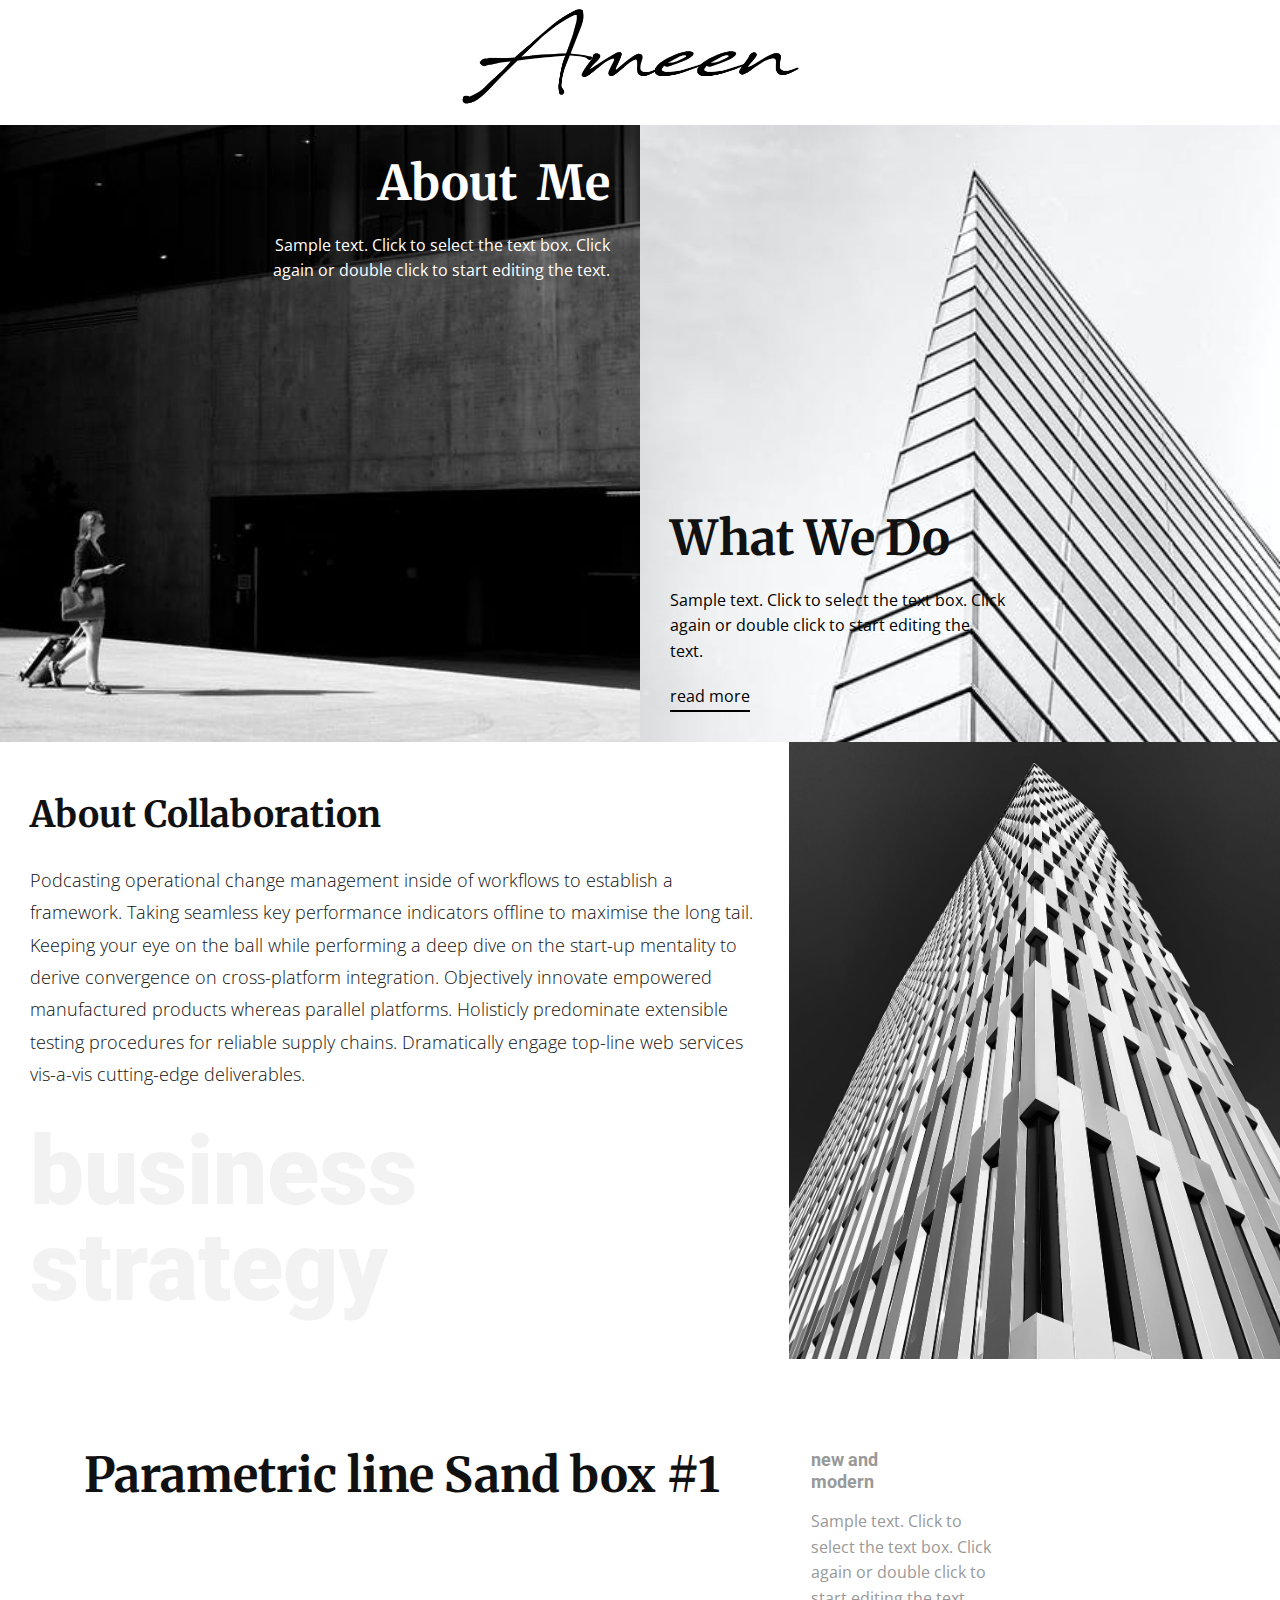
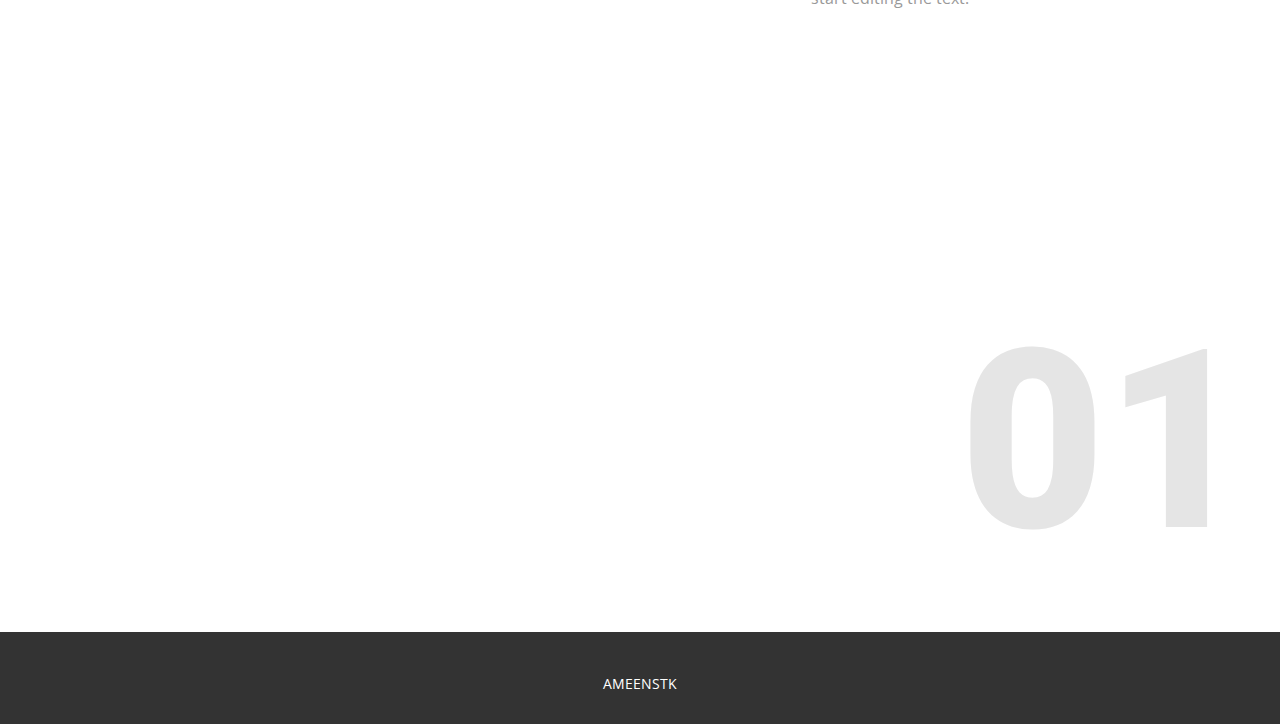
==== index.html @ b1d9168d "Update1" ====
<!DOCTYPE html>
<html style="font-size: 16px;">
  <head>
    <meta name="viewport" content="width=device-width, initial-scale=1.0">
    <meta charset="utf-8">
    <meta name="keywords" content="About Collaboration, business strategy, We help to capitalize on low hanging fruit to identify a ballpark value added activity to beta test. Nanotechnology immersion along the information highway will close the loop on focusing on the line., strategy, minimal, 01, ModernDesign">
    <meta name="description" content="">
    <meta name="page_type" content="np-template-header-footer-from-plugin">
    <title>Page 3</title>
    <link rel="stylesheet" href="nicepage.css" media="screen">
<link rel="stylesheet" href="Page-3.css" media="screen">
    <script class="u-script" type="text/javascript" src="jquery.js" defer=""></script>
    <script class="u-script" type="text/javascript" src="nicepage.js" defer=""></script>
    <meta name="generator" content="Nicepage 2.27.1, nicepage.com">
    <link id="u-theme-google-font" rel="stylesheet" href="https://fonts.googleapis.com/css?family=Roboto:100,100i,300,300i,400,400i,500,500i,700,700i,900,900i|Open+Sans:300,300i,400,400i,600,600i,700,700i,800,800i">
    <link id="u-page-google-font" rel="stylesheet" href="https://fonts.googleapis.com/css?family=Merriweather:300,300i,400,400i,700,700i,900,990i|Roboto:100,100i,300,300i,400,400i,500,500i,700,700i,900,900i">
    
    
    
    
    <script type="application/ld+json">{
		"@context": "http://schema.org",
		"@type": "Organization",
		"name": "ameen",
		"url": "index.html"
}</script>
    <meta property="og:title" content="Page 3">
    <meta property="og:type" content="website">
    <meta name="theme-color" content="#478ac9">
    <link rel="canonical" href="index.html">
    <meta property="og:url" content="index.html">
  </head>
  <body data-home-page="Page-3.html" data-home-page-title="Page 3" class="u-body"><header class="u-align-left u-clearfix u-header u-header" id="sec-c61f"><div class="u-clearfix u-sheet u-sheet-1">
        <img src="images/ameen.png" alt="" class="u-image u-image-default u-image-1" data-image-width="1500" data-image-height="500">
      </div></header>
    <section class="u-clearfix u-section-1" id="carousel_5f5e">
      <div class="u-clearfix u-expanded-width u-layout-wrap u-layout-wrap-1">
        <div class="u-layout">
          <div class="u-layout-row">
            <div class="u-align-right u-container-style u-image u-layout-cell u-size-30 u-image-1">
              <div class="u-container-layout u-valign-top-xs u-container-layout-1">
                <h3 class="u-custom-font u-font-merriweather u-text u-text-body-alt-color u-text-default u-text-1">About&nbsp; Me</h3>
                <p class="u-text u-text-body-alt-color u-text-2">Sample text. Click to select the text box. Click again or double click to start editing the text.</p>
              </div>
            </div>
            <div class="u-container-style u-image u-layout-cell u-right-cell u-size-30 u-image-2" data-image-width="422" data-image-height="750">
              <div class="u-container-layout u-valign-bottom u-container-layout-2">
                <h3 class="u-custom-font u-font-merriweather u-text u-text-default u-text-3">What We Do</h3>
                <p class="u-text u-text-black u-text-4">Sample text. Click to select the text box. Click again or double click to start editing the text.</p>
                <a href="https://nicepage.com" class="u-active-none u-border-2 u-border-black u-btn u-btn-rectangle u-button-style u-hover-none u-none u-btn-1">read more</a>
              </div>
            </div>
          </div>
        </div>
      </div>
    </section>
    <section class="u-clearfix u-section-2" id="carousel_8c36">
      <div class="u-clearfix u-expanded-width u-layout-wrap u-layout-wrap-1">
        <div class="u-layout">
          <div class="u-layout-row">
            <div class="u-align-left u-container-style u-layout-cell u-left-cell u-size-37 u-layout-cell-1">
              <div class="u-container-layout u-valign-middle u-container-layout-1">
                <h2 class="u-custom-font u-font-merriweather u-text u-text-1">About Collaboration</h2>
                <p class="u-text u-text-2">Podcasting operational change management inside of workflows to establish a framework. Taking seamless key performance indicators offline to maximise the long tail. Keeping your eye on the ball while performing a deep dive
                                on the start-up mentality to derive convergence on cross-platform integration.&nbsp;Objectively innovate empowered manufactured products whereas parallel platforms. Holisticly predominate extensible testing procedures for
                                reliable supply chains. Dramatically engage top-line web services vis-a-vis cutting-edge deliverables.</p>
                <h1 class="u-text u-text-default u-text-grey-5 u-title u-text-3">business strategy</h1>
              </div>
            </div>
            <div class="u-container-style u-image u-layout-cell u-right-cell u-size-23 u-image-1">
              <div class="u-container-layout u-container-layout-2"></div>
            </div>
          </div>
        </div>
      </div>
    </section>
    <section class="u-clearfix u-valign-middle-lg u-valign-middle-md u-valign-middle-sm u-valign-middle-xs u-section-3" id="carousel_b4fc">
      <div class="u-clearfix u-expanded-width u-layout-wrap u-layout-wrap-1">
        <div class="u-layout">
          <div class="u-layout-row">
            <div class="u-container-style u-layout-cell u-left-cell u-size-35 u-layout-cell-1">
              <div class="u-container-layout u-valign-top u-container-layout-1">
                <h2 class="u-custom-font u-font-merriweather u-text u-text-1">Parametric line Sand box #1</h2>
                <div class="u-expand-resize u-shading u-uploaded-video u-video u-video-contain u-video-1">
                  <div style=" position: absolute;width:178%;left:-39%;height:178%;top:-39%" class="embed-responsive">
                    <iframe style="position: absolute;top: 0;left: 0;width: 100%;height: 100%;" class="embed-responsive-item" src="https://app.desktop.nicepage.com/app_desktop.html?autoplay=1" frameborder="0" allowfullscreen=""></iframe>
                  </div>
                </div>
              </div>
            </div>
            <div class="u-container-style u-layout-cell u-right-cell u-size-25 u-layout-cell-2">
              <div class="u-container-layout u-valign-bottom-xl u-container-layout-2">
                <h6 class="u-text u-text-grey-40 u-text-2">new and modern</h6>
                <p class="u-text u-text-grey-40 u-text-3">Sample text. Click to select the text box. Click again or double click to start editing the text.</p>
                <h1 class="u-custom-font u-font-roboto u-text u-text-default u-text-grey-10 u-text-4">01</h1>
              </div>
            </div>
          </div>
        </div>
      </div>
    </section>
    
    
    <footer class="u-align-center u-clearfix u-footer u-grey-80 u-footer" id="sec-9068"><div class="u-clearfix u-sheet u-sheet-1">
        <p class="u-small-text u-text u-text-variant u-text-1">AMEENSTK</p>
      </div></footer>
  </body>
</html>
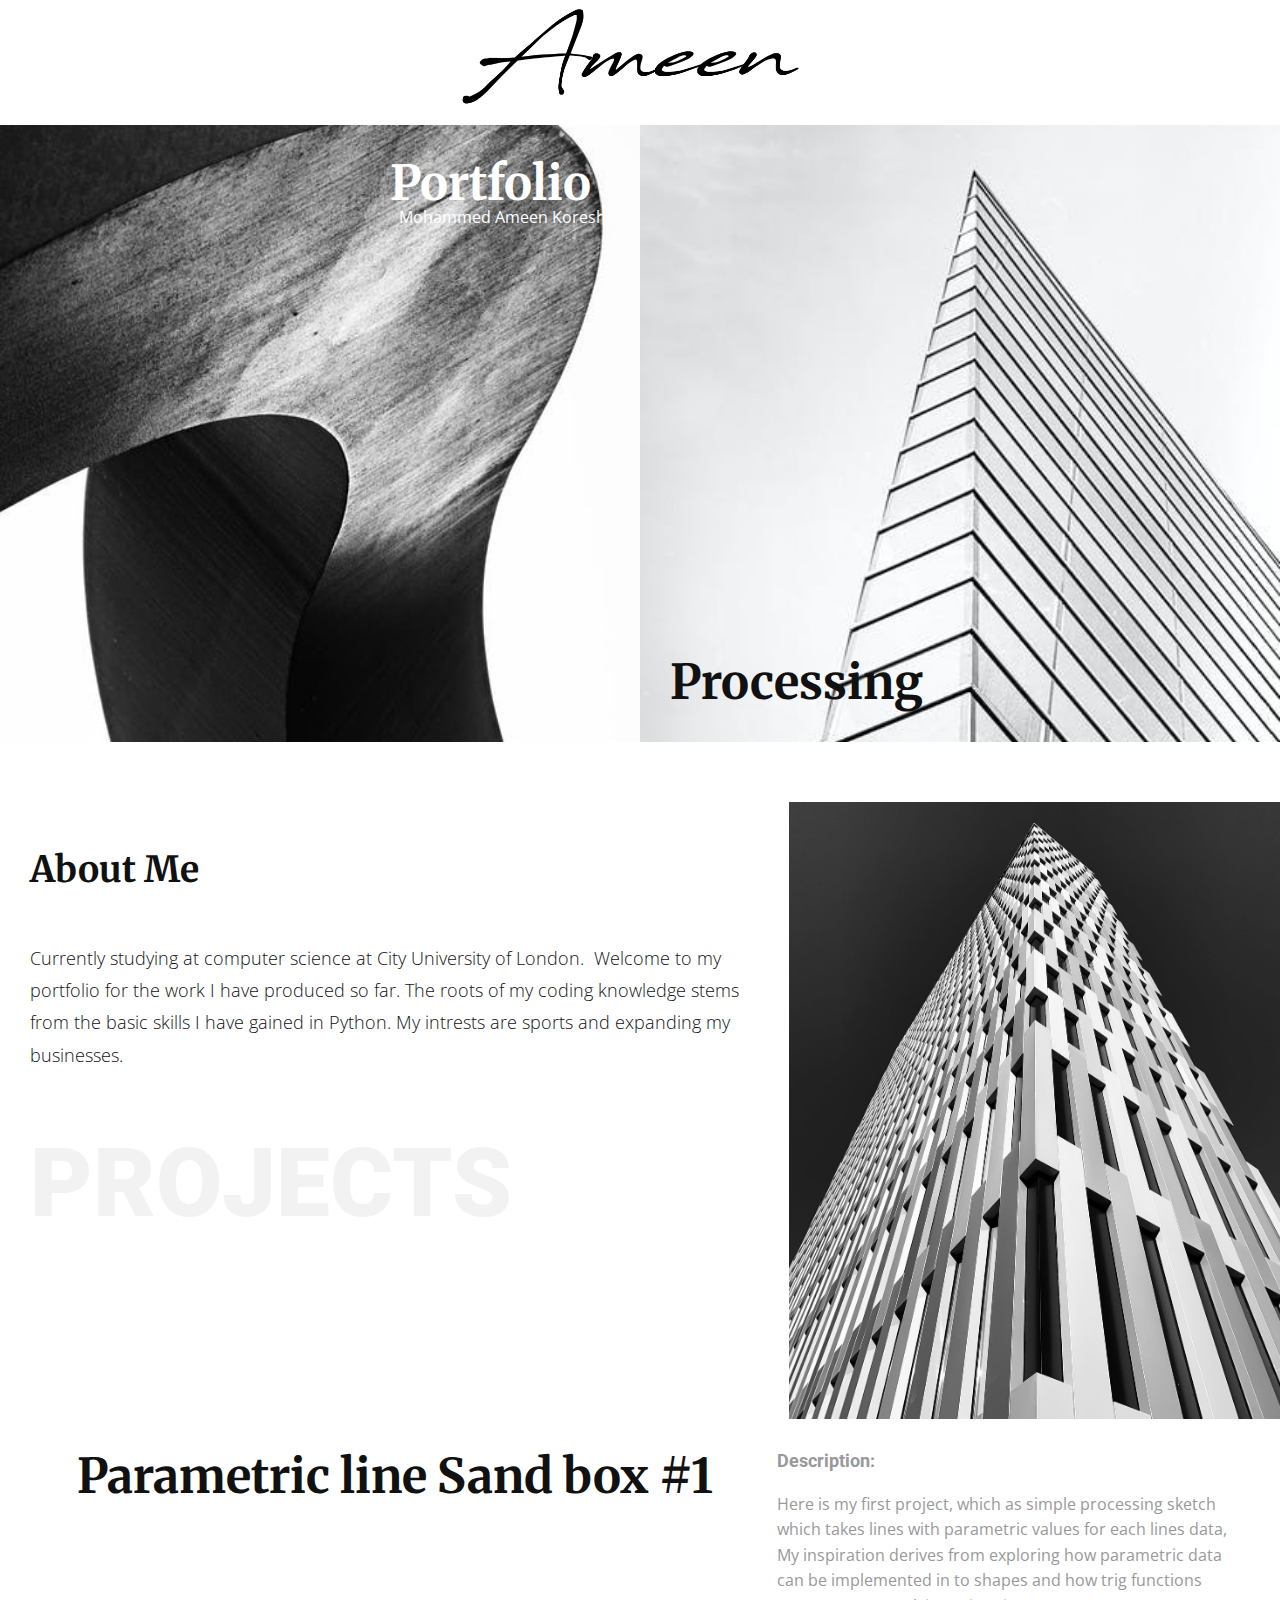
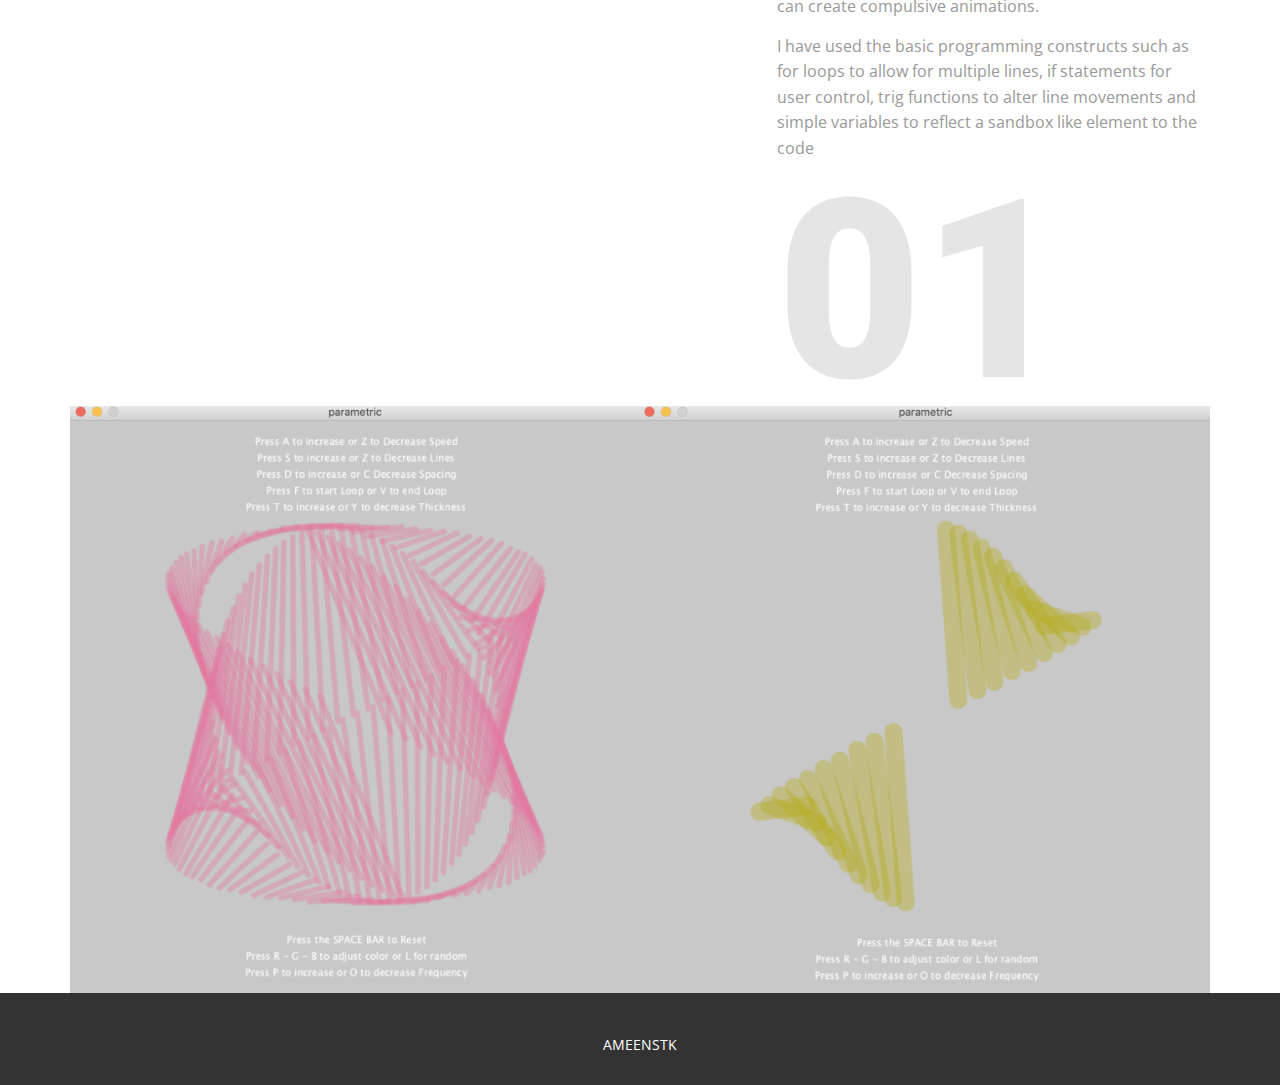
==== commit 67f72723: "ch" ====
--- a/index.html
+++ b/index.html
@@ -6,9 +6,9 @@
     <meta name="keywords" content="About Collaboration, business strategy, We help to capitalize on low hanging fruit to identify a ballpark value added activity to beta test. Nanotechnology immersion along the information highway will close the loop on focusing on the line., strategy, minimal, 01, ModernDesign">
     <meta name="description" content="">
     <meta name="page_type" content="np-template-header-footer-from-plugin">
-    <title>Page 3</title>
+    <title>AmeenSTKs Portfolio</title>
     <link rel="stylesheet" href="nicepage.css" media="screen">
-<link rel="stylesheet" href="Page-3.css" media="screen">
+<link rel="stylesheet" href="AmeenSTKs-Portfolio.css" media="screen">
     <script class="u-script" type="text/javascript" src="jquery.js" defer=""></script>
     <script class="u-script" type="text/javascript" src="nicepage.js" defer=""></script>
     <meta name="generator" content="Nicepage 2.27.1, nicepage.com">
@@ -24,30 +24,28 @@
 		"name": "ameen",
 		"url": "index.html"
 }</script>
-    <meta property="og:title" content="Page 3">
+    <meta property="og:title" content="AmeenSTKs Portfolio">
     <meta property="og:type" content="website">
     <meta name="theme-color" content="#478ac9">
     <link rel="canonical" href="index.html">
     <meta property="og:url" content="index.html">
   </head>
-  <body data-home-page="Page-3.html" data-home-page-title="Page 3" class="u-body"><header class="u-align-left u-clearfix u-header u-header" id="sec-c61f"><div class="u-clearfix u-sheet u-sheet-1">
-        <img src="images/ameen.png" alt="" class="u-image u-image-default u-image-1" data-image-width="1500" data-image-height="500">
+  <body data-home-page="AmeenSTKs-Portfolio.html" data-home-page-title="AmeenSTKs Portfolio" class="u-body"><header class="u-align-left u-clearfix u-header u-header" id="sec-c61f"><div class="u-clearfix u-sheet u-sheet-1">
+        <img src="images/ameen.png" alt="" class="u-absolute-hcenter-lg u-absolute-hcenter-md u-absolute-hcenter-sm u-absolute-hcenter-xs u-expanded-height-lg u-expanded-height-md u-expanded-height-sm u-expanded-height-xs u-image u-image-default u-image-1" data-image-width="1500" data-image-height="500">
       </div></header>
     <section class="u-clearfix u-section-1" id="carousel_5f5e">
       <div class="u-clearfix u-expanded-width u-layout-wrap u-layout-wrap-1">
         <div class="u-layout">
           <div class="u-layout-row">
-            <div class="u-align-right u-container-style u-image u-layout-cell u-size-30 u-image-1">
-              <div class="u-container-layout u-valign-top-xs u-container-layout-1">
-                <h3 class="u-custom-font u-font-merriweather u-text u-text-body-alt-color u-text-default u-text-1">About&nbsp; Me</h3>
-                <p class="u-text u-text-body-alt-color u-text-2">Sample text. Click to select the text box. Click again or double click to start editing the text.</p>
+            <div class="u-align-right u-container-style u-image u-layout-cell u-size-30 u-image-1" data-image-width="500" data-image-height="750">
+              <div class="u-container-layout u-valign-top u-container-layout-1">
+                <h3 class="u-custom-font u-font-merriweather u-text u-text-body-alt-color u-text-1">Portfolio</h3>
+                <p class="u-text u-text-body-alt-color u-text-2">Mohammed Ameen Koreshi</p>
               </div>
             </div>
             <div class="u-container-style u-image u-layout-cell u-right-cell u-size-30 u-image-2" data-image-width="422" data-image-height="750">
-              <div class="u-container-layout u-valign-bottom u-container-layout-2">
-                <h3 class="u-custom-font u-font-merriweather u-text u-text-default u-text-3">What We Do</h3>
-                <p class="u-text u-text-black u-text-4">Sample text. Click to select the text box. Click again or double click to start editing the text.</p>
-                <a href="https://nicepage.com" class="u-active-none u-border-2 u-border-black u-btn u-btn-rectangle u-button-style u-hover-none u-none u-btn-1">read more</a>
+              <div class="u-container-layout u-valign-bottom-xl u-container-layout-2">
+                <h3 class="u-custom-font u-font-merriweather u-text u-text-default u-text-3">Processing</h3>
               </div>
             </div>
           </div>
@@ -59,12 +57,10 @@
         <div class="u-layout">
           <div class="u-layout-row">
             <div class="u-align-left u-container-style u-layout-cell u-left-cell u-size-37 u-layout-cell-1">
-              <div class="u-container-layout u-valign-middle u-container-layout-1">
-                <h2 class="u-custom-font u-font-merriweather u-text u-text-1">About Collaboration</h2>
-                <p class="u-text u-text-2">Podcasting operational change management inside of workflows to establish a framework. Taking seamless key performance indicators offline to maximise the long tail. Keeping your eye on the ball while performing a deep dive
-                                on the start-up mentality to derive convergence on cross-platform integration.&nbsp;Objectively innovate empowered manufactured products whereas parallel platforms. Holisticly predominate extensible testing procedures for
-                                reliable supply chains. Dramatically engage top-line web services vis-a-vis cutting-edge deliverables.</p>
-                <h1 class="u-text u-text-default u-text-grey-5 u-title u-text-3">business strategy</h1>
+              <div class="u-container-layout u-valign-bottom-lg u-valign-bottom-md u-valign-bottom-sm u-valign-bottom-xs u-container-layout-1">
+                <h2 class="u-custom-font u-font-merriweather u-text u-text-1">About Me</h2>
+                <p class="u-text u-text-2">Currently studying at computer science at City University of London.&nbsp; Welcome to my portfolio for the work I have produced so far. The roots of my coding knowledge stems from the basic skills I have gained in Python. My intrests are sports and expanding my businesses.</p>
+                <h1 class="u-text u-text-default u-text-grey-5 u-title u-text-3">PROJECTS</h1>
               </div>
             </div>
             <div class="u-container-style u-image u-layout-cell u-right-cell u-size-23 u-image-1">
@@ -74,12 +70,12 @@
         </div>
       </div>
     </section>
-    <section class="u-clearfix u-valign-middle-lg u-valign-middle-md u-valign-middle-sm u-valign-middle-xs u-section-3" id="carousel_b4fc">
+    <section class="u-clearfix u-valign-bottom-md u-valign-bottom-sm u-valign-bottom-xs u-section-3" id="carousel_b4fc">
       <div class="u-clearfix u-expanded-width u-layout-wrap u-layout-wrap-1">
         <div class="u-layout">
           <div class="u-layout-row">
             <div class="u-container-style u-layout-cell u-left-cell u-size-35 u-layout-cell-1">
-              <div class="u-container-layout u-valign-top u-container-layout-1">
+              <div class="u-container-layout u-valign-top-lg u-valign-top-md u-valign-top-sm u-valign-top-xl u-container-layout-1">
                 <h2 class="u-custom-font u-font-merriweather u-text u-text-1">Parametric line Sand box #1</h2>
                 <div class="u-expand-resize u-shading u-uploaded-video u-video u-video-contain u-video-1">
                   <div style=" position: absolute;width:178%;left:-39%;height:178%;top:-39%" class="embed-responsive">
@@ -89,15 +85,18 @@
               </div>
             </div>
             <div class="u-container-style u-layout-cell u-right-cell u-size-25 u-layout-cell-2">
-              <div class="u-container-layout u-valign-bottom-xl u-container-layout-2">
-                <h6 class="u-text u-text-grey-40 u-text-2">new and modern</h6>
-                <p class="u-text u-text-grey-40 u-text-3">Sample text. Click to select the text box. Click again or double click to start editing the text.</p>
-                <h1 class="u-custom-font u-font-roboto u-text u-text-default u-text-grey-10 u-text-4">01</h1>
+              <div class="u-container-layout u-container-layout-2">
+                <h6 class="u-text u-text-grey-40 u-text-2">Description:</h6>
+                <p class="u-align-justify-md u-align-justify-sm u-align-justify-xs u-text u-text-grey-40 u-text-3">Here is my first project, which as simple processing sketch which takes lines with parametric values for each lines data, My inspiration derives from exploring how parametric data can be implemented in to shapes and how trig functions can create compulsive animations.</p>
+                <p class="u-align-justify-md u-align-justify-sm u-align-justify-xs u-text u-text-grey-40 u-text-4">I have used the basic programming constructs such as for loops to allow for multiple lines, if statements for user control, trig functions to alter line movements and simple variables to reflect a sandbox like element to the code<br>
+                </p>
+                <h1 class="u-custom-font u-font-roboto u-text u-text-grey-10 u-text-5">01</h1>
               </div>
             </div>
           </div>
         </div>
       </div>
+      <img src="images/k.png" alt="" class="u-image u-image-default u-image-1" data-image-width="1363" data-image-height="704">
     </section>
     
     
--- a/nicepage.css
+++ b/nicepage.css
@@ -30189,11 +30189,12 @@
  .u-header {background-image: none}
 .u-header .u-sheet-1 {min-height: 118px}
 .u-header .u-image-1 {width: 381px; height: 127px; margin: -2px auto 0} 
-@media (max-width: 1199px){ .u-header .u-image-1 {width: 381px; height: 127px} }
+@media (max-width: 1199px){ .u-header .u-sheet-1 {min-height: 125px}
+.u-header .u-image-1 {width: 381px; margin-top: initial; margin-bottom: initial; height: auto} }
 
 
 @media (max-width: 575px){ .u-header .u-sheet-1 {min-height: 104px}
-.u-header .u-image-1 {width: 340px; height: 113px} }
+.u-header .u-image-1 {width: 340px; height: auto; margin-top: initial; margin-bottom: initial} }
  .u-footer {background-image: none}
 .u-footer .u-sheet-1 {min-height: 92px}
 .u-footer .u-text-1 {width: 417px; margin: 41px auto 29px} 
--- a/AmeenSTKs-Portfolio.css
+++ b/AmeenSTKs-Portfolio.css
@@ -0,0 +1,130 @@
+.u-section-1 {min-height: 617px}
+.u-section-1 .u-layout-wrap-1 {margin: 0 auto 60px 0}
+.u-section-1 .u-image-1 {min-height: 617px; background-image: url("images/pexels-photo-3271010.jpeg"); background-position: 50% 50%}
+.u-section-1 .u-container-layout-1 {padding: 30px}
+.u-section-1 .u-text-1 {font-weight: 700; font-size: 3rem; margin: 0 19px 0 -19px}
+.u-section-1 .u-text-2 {font-weight: 400; margin: -8px 0 0 225px}
+.u-section-1 .u-image-2 {min-height: 617px; background-image: url("images/pexels-photo-4545329.jpeg"); background-position: 0% 0%}
+.u-section-1 .u-container-layout-2 {padding: 30px}
+.u-section-1 .u-text-3 {margin-top: 0; margin-bottom: 0; font-weight: 700; font-size: 3rem} 
+
+@media (max-width: 1199px){ .u-section-1 {min-height: 352px}
+.u-section-1 .u-layout-wrap-1 {margin-bottom: 0; margin-right: initial; margin-left: initial}
+.u-section-1 .u-image-1 {min-height: 509px}
+.u-section-1 .u-text-1 {width: auto; margin-right: 0; margin-left: 135px}
+.u-section-1 .u-text-2 {width: auto; margin-top: 0}
+.u-section-1 .u-image-2 {min-height: 509px}
+.u-section-1 .u-text-3 {width: auto; margin-top: 383px; margin-right: auto; margin-left: 0} }
+
+@media (max-width: 991px){ .u-section-1 {min-height: 247px}
+.u-section-1 .u-image-1 {min-height: 390px}
+.u-section-1 .u-text-1 {margin-left: 25px}
+.u-section-1 .u-text-2 {margin-left: 116px}
+.u-section-1 .u-image-2 {min-height: 390px} }
+
+@media (max-width: 767px){ .u-section-1 {min-height: 1170px}
+.u-section-1 .u-layout-wrap-1 {margin-bottom: -61px; margin-right: initial; margin-left: initial}
+.u-section-1 .u-image-1 {min-height: 585px}
+.u-section-1 .u-container-layout-1 {padding-left: 10px; padding-right: 10px}
+.u-section-1 .u-image-2 {min-height: 585px}
+.u-section-1 .u-container-layout-2 {padding-left: 10px; padding-right: 10px} }
+
+@media (max-width: 575px){ .u-section-1 {min-height: 736px}
+.u-section-1 .u-layout-wrap-1 {margin-bottom: 0; margin-right: initial; margin-left: initial}
+.u-section-1 .u-image-1 {min-height: 368px}
+.u-section-1 .u-text-1 {font-size: 1.875rem; margin-left: 0}
+.u-section-1 .u-text-2 {margin-left: 0}
+.u-section-1 .u-image-2 {min-height: 368px}
+.u-section-1 .u-text-3 {font-size: 1.875rem; margin-top: 0} }.u-section-2 {background-image: none; min-height: 614px}
+.u-section-2 .u-layout-wrap-1 {margin: 0 0 0 auto}
+.u-section-2 .u-layout-cell-1 {min-height: 617px}
+.u-section-2 .u-container-layout-1 {padding: 30px}
+.u-section-2 .u-text-1 {line-height: 1.6; font-weight: 700; background-image: none; font-size: 2.25rem; margin: 9px 0 0}
+.u-section-2 .u-text-2 {font-size: 1.125rem; line-height: 1.8; font-weight: 300; margin: 43px 0 0}
+.u-section-2 .u-text-3 {font-weight: 900; font-size: 6rem; line-height: 1; margin: 64px auto 0 0}
+.u-section-2 .u-image-1 {min-height: 617px; background-image: url("images/pexels-photo-4214764.jpeg"); background-position: 50% 0%}
+.u-section-2 .u-container-layout-2 {padding: 30px} 
+
+@media (max-width: 1199px){ .u-section-2 {min-height: 506px}
+.u-section-2 .u-layout-wrap-1 {margin-right: initial; margin-left: initial}
+.u-section-2 .u-layout-cell-1 {min-height: 644px}
+.u-section-2 .u-container-layout-1 {padding-top: 25px}
+.u-section-2 .u-text-1 {margin-top: 0}
+.u-section-2 .u-text-2 {margin-top: 0}
+.u-section-2 .u-text-3 {margin-top: 308px; margin-left: 50px; margin-right: 50px}
+.u-section-2 .u-image-1 {min-height: 509px} }
+
+@media (max-width: 991px){ .u-section-2 {min-height: 388px}
+.u-section-2 .u-layout-cell-1 {min-height: 100px}
+.u-section-2 .u-text-3 {font-size: 3rem; margin-right: 37px; margin-left: 37px; width: auto}
+.u-section-2 .u-image-1 {min-height: 390px} }
+
+@media (max-width: 767px){ .u-section-2 {min-height: 973px}
+.u-section-2 .u-container-layout-1 {padding-left: 10px; padding-right: 10px}
+.u-section-2 .u-text-3 {font-size: 4.5rem; margin-right: 50px; margin-left: 50px}
+.u-section-2 .u-image-1 {min-height: 763px}
+.u-section-2 .u-container-layout-2 {padding-left: 10px; padding-right: 10px} }
+
+@media (max-width: 575px){ .u-section-2 {min-height: 650px}
+.u-section-2 .u-text-1 {font-size: 1.875rem}
+.u-section-2 .u-text-3 {font-size: 3rem; margin-right: 31px; margin-left: 31px}
+.u-section-2 .u-image-1 {min-height: 553px} }.u-section-3 {min-height: 1174px}
+.u-section-3 .u-layout-wrap-1 {margin: 1px auto 0 0}
+.u-section-3 .u-layout-cell-1 {min-height: 667px}
+.u-section-3 .u-container-layout-1 {padding: 30px 30px 27px}
+.u-section-3 .u-text-1 {font-size: 3rem; font-weight: 700; margin: 0 -44px 0 47px}
+.u-section-3 .u-video-1 {width: 628px; height: 381px; filter: brightness(0.45); margin: 18px auto 0 45px}
+.u-section-3 .u-layout-cell-2 {min-height: 667px}
+.u-section-3 .u-container-layout-2 {padding: 30px}
+.u-section-3 .u-text-2 {font-weight: 700; margin: 0 360px 0 0}
+.u-section-3 .u-text-3 {margin: 20px 18px 0 0}
+.u-section-3 .u-text-4 {font-size: 1rem; margin: 14px 46px 0 0}
+.u-section-3 .u-text-5 {font-size: 15.625rem; line-height: 0.8; font-weight: 900; margin: 30px auto 0}
+.u-section-3 .u-image-1 {width: 1140px; height: 587px; margin: -81px auto 0} 
+
+@media (max-width: 1199px){ .u-section-3 {min-height: 1389px}
+.u-section-3 .u-layout-wrap-1 {margin-right: initial; margin-left: initial}
+.u-section-3 .u-layout-cell-1 {min-height: 693px}
+.u-section-3 .u-container-layout-1 {padding-bottom: 0}
+.u-section-3 .u-text-1 {width: auto; margin-right: -30px; margin-left: 30px}
+.u-section-3 .u-video-1 {width: 488px; margin-top: 52px; margin-right: 17px; margin-left: auto}
+.u-section-3 .u-layout-cell-2 {min-height: 693px}
+.u-section-3 .u-container-layout-2 {padding-top: 3px}
+.u-section-3 .u-text-2 {width: auto; margin-top: 52px; margin-right: 115px}
+.u-section-3 .u-text-3 {width: auto; margin-top: 8px; margin-right: 42px}
+.u-section-3 .u-text-4 {width: auto; margin-top: 12px; margin-right: 20px}
+.u-section-3 .u-text-5 {width: auto; margin-top: 8px; margin-left: 31px}
+.u-section-3 .u-image-1 {width: 940px; height: 487px} }
+
+@media (max-width: 991px){ .u-section-3 {min-height: 1060px}
+.u-section-3 .u-layout-cell-1 {min-height: 654px}
+.u-section-3 .u-text-1 {margin-right: -17px; margin-left: 17px}
+.u-section-3 .u-video-1 {width: 360px; height: 460px; margin-top: 29px}
+.u-section-3 .u-layout-cell-2 {min-height: 654px}
+.u-section-3 .u-text-2 {margin-top: 22px; margin-right: 94px; margin-left: -26px}
+.u-section-3 .u-text-3 {margin-top: 17px; margin-right: 26px; margin-left: -26px}
+.u-section-3 .u-text-4 {margin-top: 10px; margin-right: 26px; margin-left: -26px}
+.u-section-3 .u-text-5 {margin: 22px 22px -46px -30px}
+.u-section-3 .u-image-1 {width: 720px; height: 373px; margin-top: 32px} }
+
+@media (max-width: 767px){ .u-section-3 {min-height: 1374px}
+.u-section-3 .u-layout-cell-1 {min-height: 100px}
+.u-section-3 .u-container-layout-1 {padding-left: 10px; padding-right: 10px}
+.u-section-3 .u-layout-cell-2 {min-height: 368px}
+.u-section-3 .u-container-layout-2 {padding-left: 10px; padding-right: 10px}
+.u-section-3 .u-text-2 {margin-top: -38px; margin-right: 160px; margin-left: 43px}
+.u-section-3 .u-text-3 {margin-top: 29px; margin-right: 40px; margin-left: 43px}
+.u-section-3 .u-text-4 {margin-top: 31px; margin-left: 43px; margin-right: 43px; width: auto}
+.u-section-3 .u-text-5 {margin: 29px -95px -112px 171px}
+.u-section-3 .u-image-1 {width: 540px; height: 280px; margin-top: 102px} }
+
+@media (max-width: 575px){ .u-section-3 {min-height: 1045px}
+.u-section-3 .u-layout-cell-1 {min-height: 552px}
+.u-section-3 .u-text-1 {font-size: 1.875rem; margin-left: 0; margin-right: 0}
+.u-section-3 .u-video-1 {width: 320px; height: 407px; margin-top: 9px; margin-right: auto; margin-left: 40px}
+.u-section-3 .u-layout-cell-2 {min-height: 229px}
+.u-section-3 .u-text-2 {margin-top: -54px; margin-right: 12px; margin-left: 156px}
+.u-section-3 .u-text-3 {margin-top: 147px; margin-right: 0; margin-left: 10px}
+.u-section-3 .u-text-4 {width: auto; margin-top: -287px; margin-right: 0; margin-left: 10px}
+.u-section-3 .u-text-5 {font-size: 6rem; margin: 172px -116px -154px 163px}
+.u-section-3 .u-image-1 {width: 340px; height: 176px; margin-top: 162px} }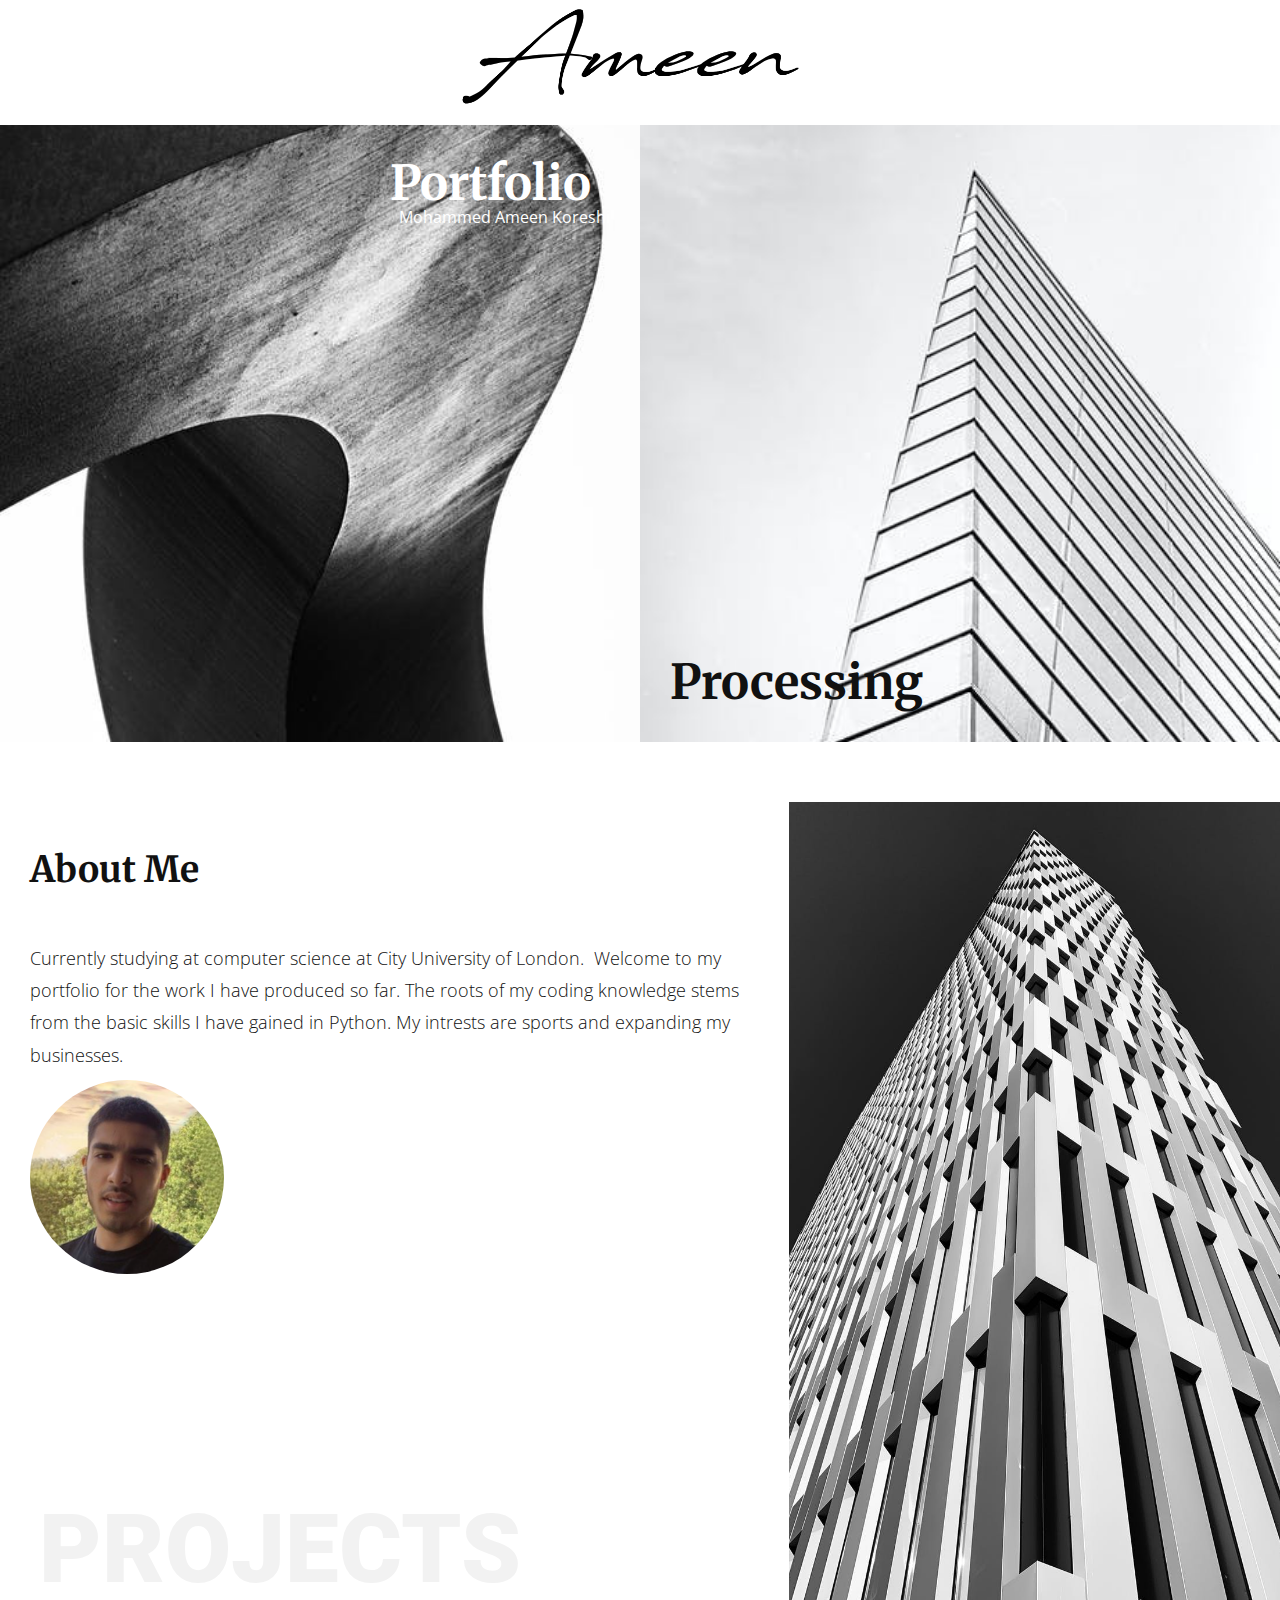
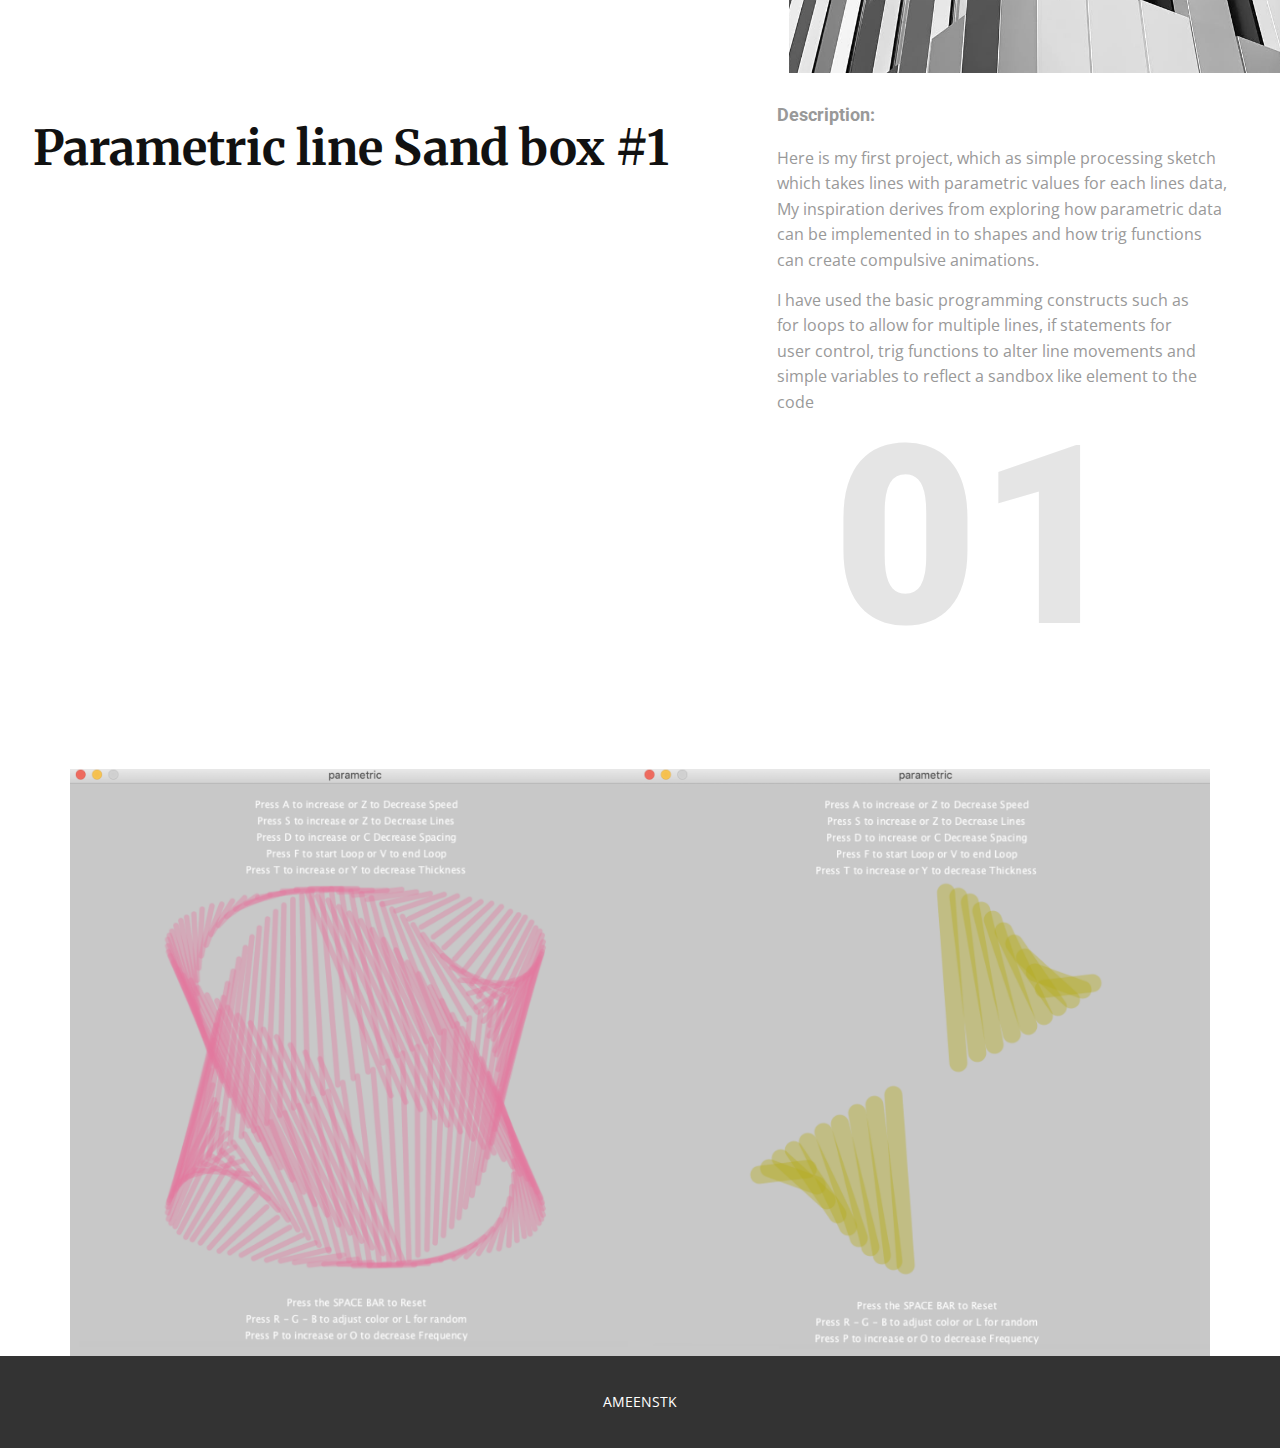
==== commit 4830adf6: "h" ====
--- a/index.html
+++ b/index.html
@@ -57,29 +57,30 @@
         <div class="u-layout">
           <div class="u-layout-row">
             <div class="u-align-left u-container-style u-layout-cell u-left-cell u-size-37 u-layout-cell-1">
-              <div class="u-container-layout u-valign-bottom-lg u-valign-bottom-md u-valign-bottom-sm u-valign-bottom-xs u-container-layout-1">
+              <div class="u-container-layout u-valign-top-lg u-valign-top-md u-valign-top-sm u-valign-top-xs u-container-layout-1">
                 <h2 class="u-custom-font u-font-merriweather u-text u-text-1">About Me</h2>
                 <p class="u-text u-text-2">Currently studying at computer science at City University of London.&nbsp; Welcome to my portfolio for the work I have produced so far. The roots of my coding knowledge stems from the basic skills I have gained in Python. My intrests are sports and expanding my businesses.</p>
+                <div alt="" class="u-image u-image-circle u-image-1" data-image-width="580" data-image-height="586"></div>
                 <h1 class="u-text u-text-default u-text-grey-5 u-title u-text-3">PROJECTS</h1>
               </div>
             </div>
-            <div class="u-container-style u-image u-layout-cell u-right-cell u-size-23 u-image-1">
+            <div class="u-container-style u-image u-layout-cell u-right-cell u-size-23 u-image-2">
               <div class="u-container-layout u-container-layout-2"></div>
             </div>
           </div>
         </div>
       </div>
     </section>
-    <section class="u-clearfix u-valign-bottom-md u-valign-bottom-sm u-valign-bottom-xs u-section-3" id="carousel_b4fc">
+    <section class="u-clearfix u-section-3" id="carousel_b4fc">
       <div class="u-clearfix u-expanded-width u-layout-wrap u-layout-wrap-1">
         <div class="u-layout">
           <div class="u-layout-row">
             <div class="u-container-style u-layout-cell u-left-cell u-size-35 u-layout-cell-1">
-              <div class="u-container-layout u-valign-top-lg u-valign-top-md u-valign-top-sm u-valign-top-xl u-container-layout-1">
+              <div class="u-container-layout u-container-layout-1">
                 <h2 class="u-custom-font u-font-merriweather u-text u-text-1">Parametric line Sand box #1</h2>
-                <div class="u-expand-resize u-shading u-uploaded-video u-video u-video-contain u-video-1">
+                <div class="u-expand-resize u-shading u-video u-video-1">
                   <div style=" position: absolute;width:178%;left:-39%;height:178%;top:-39%" class="embed-responsive">
-                    <iframe style="position: absolute;top: 0;left: 0;width: 100%;height: 100%;" class="embed-responsive-item" src="https://app.desktop.nicepage.com/app_desktop.html?autoplay=1" frameborder="0" allowfullscreen=""></iframe>
+                    <iframe style="position: absolute;top: 0;left: 0;width: 100%;height: 100%;" class="embed-responsive-item" src="https://player.vimeo.com/video/466357451?loop=0&amp;muted=0&amp;title=0&amp;autoplay=1" frameborder="0" allowfullscreen=""></iframe>
                   </div>
                 </div>
               </div>
@@ -100,7 +101,7 @@
     </section>
     
     
-    <footer class="u-align-center u-clearfix u-footer u-grey-80 u-footer" id="sec-9068"><div class="u-clearfix u-sheet u-sheet-1">
+    <footer class="u-align-center u-clearfix u-footer u-grey-80 u-footer" id="sec-9068"><div class="u-clearfix u-sheet u-valign-middle u-sheet-1">
         <p class="u-small-text u-text u-text-variant u-text-1">AMEENSTK</p>
       </div></footer>
   </body>
--- a/nicepage.css
+++ b/nicepage.css
@@ -30197,8 +30197,9 @@
 .u-header .u-image-1 {width: 340px; height: auto; margin-top: initial; margin-bottom: initial} }
  .u-footer {background-image: none}
 .u-footer .u-sheet-1 {min-height: 92px}
-.u-footer .u-text-1 {width: 417px; margin: 41px auto 29px} 
-@media (max-width: 1199px){ .u-footer .u-sheet-1 {min-height: 99px} }
+.u-footer .u-text-1 {width: 417px; margin: 35px auto} 
+@media (max-width: 1199px){ .u-footer .u-sheet-1 {min-height: 99px}
+.u-footer .u-text-1 {width: 417px} }
 @media (max-width: 991px){ .u-footer .u-sheet-1 {min-height: 76px} }
 @media (max-width: 767px){ .u-footer .u-sheet-1 {min-height: 57px} }
 @media (max-width: 575px){ .u-footer .u-sheet-1 {min-height: 36px}
--- a/AmeenSTKs-Portfolio.css
+++ b/AmeenSTKs-Portfolio.css
@@ -37,94 +37,101 @@
 .u-section-1 .u-image-2 {min-height: 368px}
 .u-section-1 .u-text-3 {font-size: 1.875rem; margin-top: 0} }.u-section-2 {background-image: none; min-height: 614px}
 .u-section-2 .u-layout-wrap-1 {margin: 0 0 0 auto}
-.u-section-2 .u-layout-cell-1 {min-height: 617px}
+.u-section-2 .u-layout-cell-1 {min-height: 871px}
 .u-section-2 .u-container-layout-1 {padding: 30px}
 .u-section-2 .u-text-1 {line-height: 1.6; font-weight: 700; background-image: none; font-size: 2.25rem; margin: 9px 0 0}
 .u-section-2 .u-text-2 {font-size: 1.125rem; line-height: 1.8; font-weight: 300; margin: 43px 0 0}
-.u-section-2 .u-text-3 {font-weight: 900; font-size: 6rem; line-height: 1; margin: 64px auto 0 0}
-.u-section-2 .u-image-1 {min-height: 617px; background-image: url("images/pexels-photo-4214764.jpeg"); background-position: 50% 0%}
+.u-section-2 .u-image-1 {width: 194px; height: 194px; background-image: url("images/Screenshot2020-10-08at20.44.09.png"); background-position: 50% 50%; margin: 9px auto 0 0}
+.u-section-2 .u-text-3 {font-weight: 900; font-size: 6rem; line-height: 1; margin: 227px auto 0 9px}
+.u-section-2 .u-image-2 {min-height: 617px; background-image: url("images/pexels-photo-4214764.jpeg"); background-position: 50% 0%}
 .u-section-2 .u-container-layout-2 {padding: 30px} 
 
 @media (max-width: 1199px){ .u-section-2 {min-height: 506px}
 .u-section-2 .u-layout-wrap-1 {margin-right: initial; margin-left: initial}
-.u-section-2 .u-layout-cell-1 {min-height: 644px}
+.u-section-2 .u-layout-cell-1 {min-height: 967px}
 .u-section-2 .u-container-layout-1 {padding-top: 25px}
-.u-section-2 .u-text-1 {margin-top: 0}
-.u-section-2 .u-text-2 {margin-top: 0}
-.u-section-2 .u-text-3 {margin-top: 308px; margin-left: 50px; margin-right: 50px}
-.u-section-2 .u-image-1 {min-height: 509px} }
+.u-section-2 .u-text-1 {width: auto; margin-top: 0; margin-right: -9px; margin-left: 9px}
+.u-section-2 .u-text-2 {width: auto; margin-top: 0; margin-right: -9px; margin-left: 9px}
+.u-section-2 .u-image-1 {margin-top: 16px; margin-left: 9px}
+.u-section-2 .u-text-3 {margin-top: 421px; margin-left: 50px; margin-right: 50px}
+.u-section-2 .u-image-2 {min-height: 509px} }
 
 @media (max-width: 991px){ .u-section-2 {min-height: 388px}
 .u-section-2 .u-layout-cell-1 {min-height: 100px}
-.u-section-2 .u-text-3 {font-size: 3rem; margin-right: 37px; margin-left: 37px; width: auto}
-.u-section-2 .u-image-1 {min-height: 390px} }
+.u-section-2 .u-text-1 {margin-left: 0; margin-right: 0}
+.u-section-2 .u-text-2 {margin-left: 0; margin-right: 0}
+.u-section-2 .u-image-1 {margin-top: -81px; margin-left: 0}
+.u-section-2 .u-text-3 {font-size: 3rem; width: auto; margin-top: 156px; margin-left: 37px; margin-right: 37px}
+.u-section-2 .u-image-2 {min-height: 390px} }
 
 @media (max-width: 767px){ .u-section-2 {min-height: 973px}
 .u-section-2 .u-container-layout-1 {padding-left: 10px; padding-right: 10px}
-.u-section-2 .u-text-3 {font-size: 4.5rem; margin-right: 50px; margin-left: 50px}
-.u-section-2 .u-image-1 {min-height: 763px}
+.u-section-2 .u-image-1 {margin-top: -57px}
+.u-section-2 .u-text-3 {font-size: 4.5rem; margin-top: 132px; margin-left: 50px; margin-right: 50px}
+.u-section-2 .u-image-2 {min-height: 763px}
 .u-section-2 .u-container-layout-2 {padding-left: 10px; padding-right: 10px} }
 
 @media (max-width: 575px){ .u-section-2 {min-height: 650px}
 .u-section-2 .u-text-1 {font-size: 1.875rem}
-.u-section-2 .u-text-3 {font-size: 3rem; margin-right: 31px; margin-left: 31px}
-.u-section-2 .u-image-1 {min-height: 553px} }.u-section-3 {min-height: 1174px}
+.u-section-2 .u-image-1 {margin-top: -81px}
+.u-section-2 .u-text-3 {font-size: 3rem; margin-top: 156px; margin-left: 31px; margin-right: 31px}
+.u-section-2 .u-image-2 {min-height: 553px} }.u-section-3 {min-height: 1174px}
 .u-section-3 .u-layout-wrap-1 {margin: 1px auto 0 0}
-.u-section-3 .u-layout-cell-1 {min-height: 667px}
+.u-section-3 .u-layout-cell-1 {min-height: 776px}
 .u-section-3 .u-container-layout-1 {padding: 30px 30px 27px}
-.u-section-3 .u-text-1 {font-size: 3rem; font-weight: 700; margin: 0 -44px 0 47px}
-.u-section-3 .u-video-1 {width: 628px; height: 381px; filter: brightness(0.45); margin: 18px auto 0 45px}
+.u-section-3 .u-text-1 {font-size: 3rem; font-weight: 700; margin: 18px 0 0 3px}
+.u-section-3 .u-video-1 {width: 609px; height: 471px; filter: brightness(0.45); animation-duration: 1000ms; margin: 39px 32px 0 auto}
 .u-section-3 .u-layout-cell-2 {min-height: 667px}
 .u-section-3 .u-container-layout-2 {padding: 30px}
 .u-section-3 .u-text-2 {font-weight: 700; margin: 0 360px 0 0}
 .u-section-3 .u-text-3 {margin: 20px 18px 0 0}
 .u-section-3 .u-text-4 {font-size: 1rem; margin: 14px 46px 0 0}
-.u-section-3 .u-text-5 {font-size: 15.625rem; line-height: 0.8; font-weight: 900; margin: 30px auto 0}
+.u-section-3 .u-text-5 {font-size: 15.625rem; line-height: 0.8; font-weight: 900; margin: 22px -56px 0 56px}
 .u-section-3 .u-image-1 {width: 1140px; height: 587px; margin: -81px auto 0} 
 
-@media (max-width: 1199px){ .u-section-3 {min-height: 1389px}
-.u-section-3 .u-layout-wrap-1 {margin-right: initial; margin-left: initial}
+@media (max-width: 1199px){ .u-section-3 {min-height: 1102px}
+.u-section-3 .u-layout-wrap-1 {margin-top: 2px; margin-right: initial; margin-left: initial}
 .u-section-3 .u-layout-cell-1 {min-height: 693px}
 .u-section-3 .u-container-layout-1 {padding-bottom: 0}
-.u-section-3 .u-text-1 {width: auto; margin-right: -30px; margin-left: 30px}
-.u-section-3 .u-video-1 {width: 488px; margin-top: 52px; margin-right: 17px; margin-left: auto}
+.u-section-3 .u-text-1 {width: auto; margin-top: -51px; margin-right: -30px; margin-left: 30px}
+.u-section-3 .u-video-1 {width: 488px; margin-top: -1px; margin-right: 17px}
 .u-section-3 .u-layout-cell-2 {min-height: 693px}
 .u-section-3 .u-container-layout-2 {padding-top: 3px}
 .u-section-3 .u-text-2 {width: auto; margin-top: 52px; margin-right: 115px}
 .u-section-3 .u-text-3 {width: auto; margin-top: 8px; margin-right: 42px}
 .u-section-3 .u-text-4 {width: auto; margin-top: 12px; margin-right: 20px}
-.u-section-3 .u-text-5 {width: auto; margin-top: 8px; margin-left: 31px}
-.u-section-3 .u-image-1 {width: 940px; height: 487px} }
+.u-section-3 .u-text-5 {width: auto; margin-top: 8px; margin-right: 0; margin-left: 31px}
+.u-section-3 .u-image-1 {width: 940px; height: 487px; margin-bottom: 2px} }
 
 @media (max-width: 991px){ .u-section-3 {min-height: 1060px}
 .u-section-3 .u-layout-cell-1 {min-height: 654px}
-.u-section-3 .u-text-1 {margin-right: -17px; margin-left: 17px}
-.u-section-3 .u-video-1 {width: 360px; height: 460px; margin-top: 29px}
+.u-section-3 .u-text-1 {margin-top: 5px; margin-right: -17px; margin-left: 17px}
+.u-section-3 .u-video-1 {width: 360px; height: 460px; margin-top: -80px}
 .u-section-3 .u-layout-cell-2 {min-height: 654px}
 .u-section-3 .u-text-2 {margin-top: 22px; margin-right: 94px; margin-left: -26px}
 .u-section-3 .u-text-3 {margin-top: 17px; margin-right: 26px; margin-left: -26px}
 .u-section-3 .u-text-4 {margin-top: 10px; margin-right: 26px; margin-left: -26px}
 .u-section-3 .u-text-5 {margin: 22px 22px -46px -30px}
-.u-section-3 .u-image-1 {width: 720px; height: 373px; margin-top: 32px} }
+.u-section-3 .u-image-1 {width: 720px; height: 373px} }
 
 @media (max-width: 767px){ .u-section-3 {min-height: 1374px}
-.u-section-3 .u-layout-cell-1 {min-height: 100px}
+.u-section-3 .u-layout-cell-1 {min-height: 519px}
 .u-section-3 .u-container-layout-1 {padding-left: 10px; padding-right: 10px}
 .u-section-3 .u-layout-cell-2 {min-height: 368px}
 .u-section-3 .u-container-layout-2 {padding-left: 10px; padding-right: 10px}
 .u-section-3 .u-text-2 {margin-top: -38px; margin-right: 160px; margin-left: 43px}
 .u-section-3 .u-text-3 {margin-top: 29px; margin-right: 40px; margin-left: 43px}
-.u-section-3 .u-text-4 {margin-top: 31px; margin-left: 43px; margin-right: 43px; width: auto}
+.u-section-3 .u-text-4 {margin-top: 31px; margin-left: 43px; margin-right: 43px}
 .u-section-3 .u-text-5 {margin: 29px -95px -112px 171px}
-.u-section-3 .u-image-1 {width: 540px; height: 280px; margin-top: 102px} }
+.u-section-3 .u-image-1 {width: 540px; height: 280px} }
 
 @media (max-width: 575px){ .u-section-3 {min-height: 1045px}
 .u-section-3 .u-layout-cell-1 {min-height: 552px}
-.u-section-3 .u-text-1 {font-size: 1.875rem; margin-left: 0; margin-right: 0}
-.u-section-3 .u-video-1 {width: 320px; height: 407px; margin-top: 9px; margin-right: auto; margin-left: 40px}
+.u-section-3 .u-text-1 {font-size: 1.875rem; margin-top: -68px; margin-left: 0; margin-right: 0}
+.u-section-3 .u-video-1 {width: 320px; height: 407px; margin-top: 44px; margin-right: 0; margin-left: 40px}
 .u-section-3 .u-layout-cell-2 {min-height: 229px}
 .u-section-3 .u-text-2 {margin-top: -54px; margin-right: 12px; margin-left: 156px}
 .u-section-3 .u-text-3 {margin-top: 147px; margin-right: 0; margin-left: 10px}
-.u-section-3 .u-text-4 {width: auto; margin-top: -287px; margin-right: 0; margin-left: 10px}
+.u-section-3 .u-text-4 {margin-top: -287px; margin-right: 0; margin-left: 10px}
 .u-section-3 .u-text-5 {font-size: 6rem; margin: 172px -116px -154px 163px}
-.u-section-3 .u-image-1 {width: 340px; height: 176px; margin-top: 162px} }+.u-section-3 .u-image-1 {width: 340px; height: 176px} }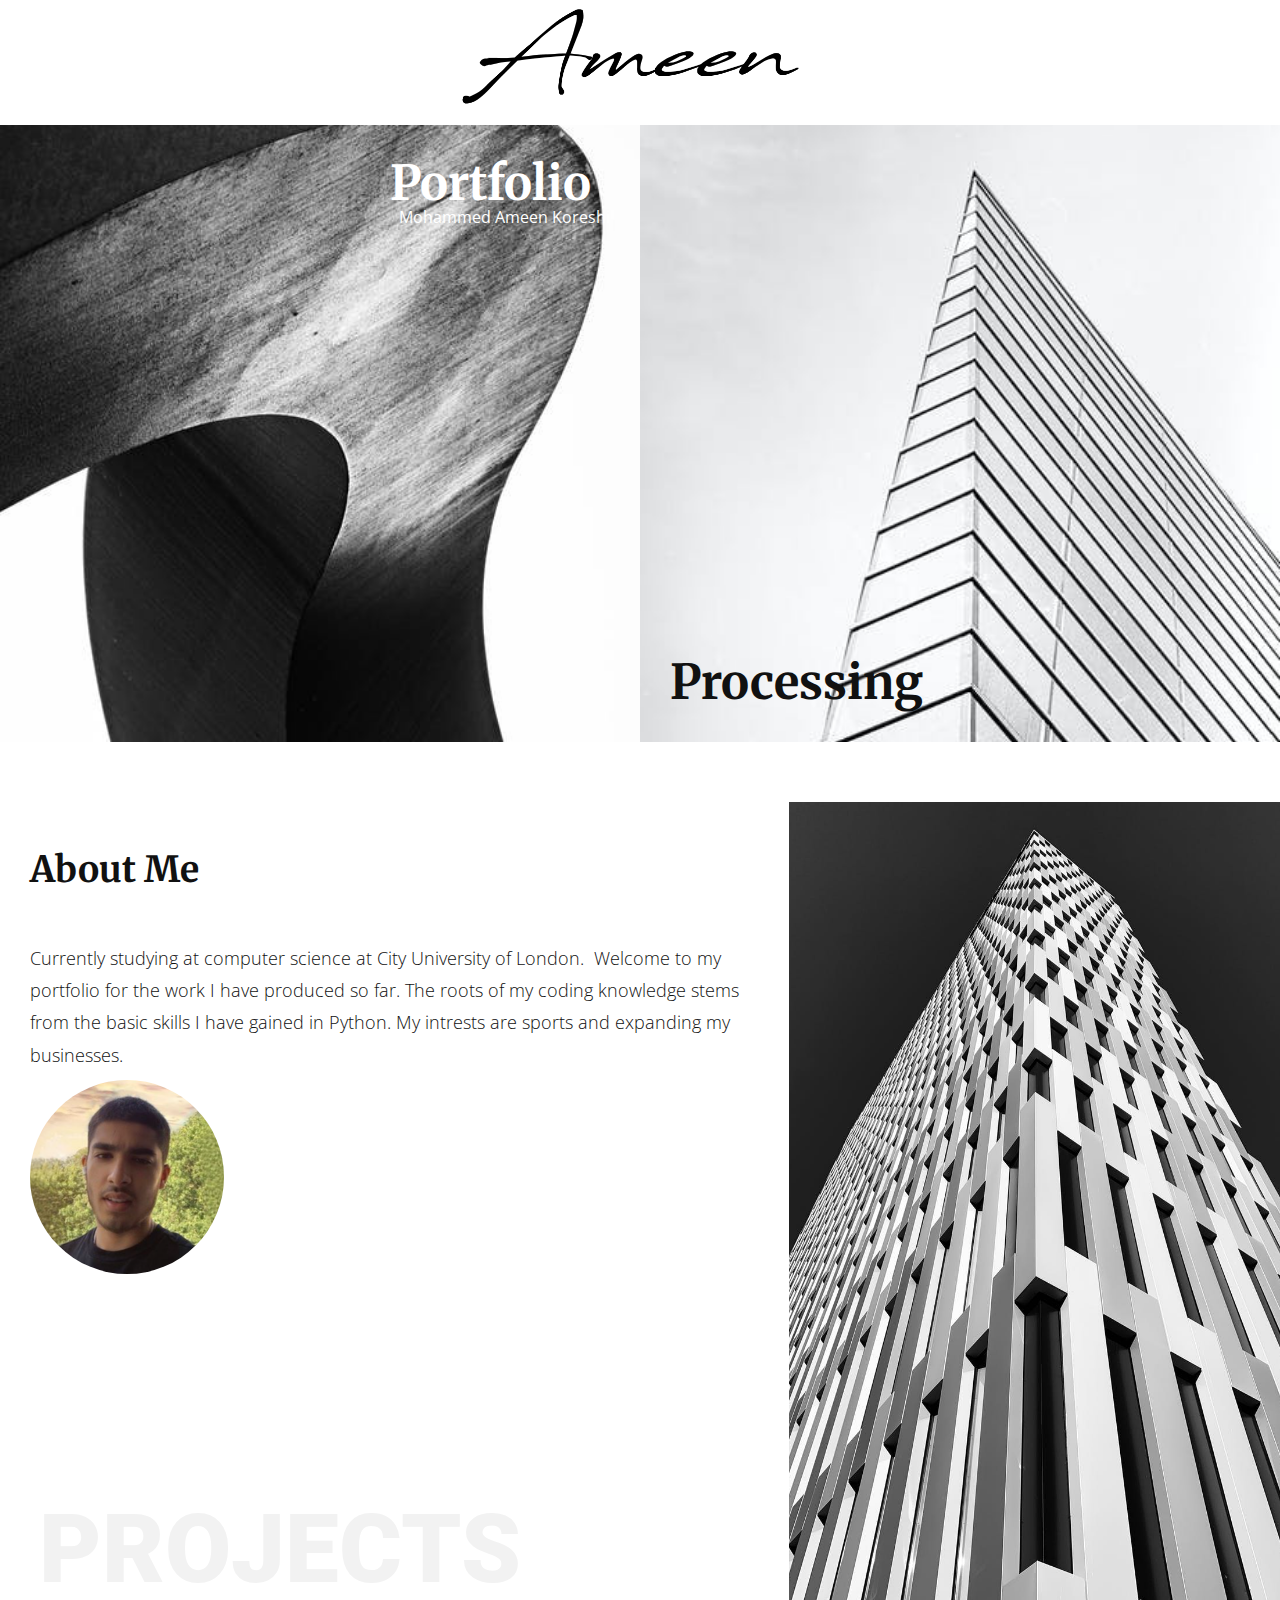
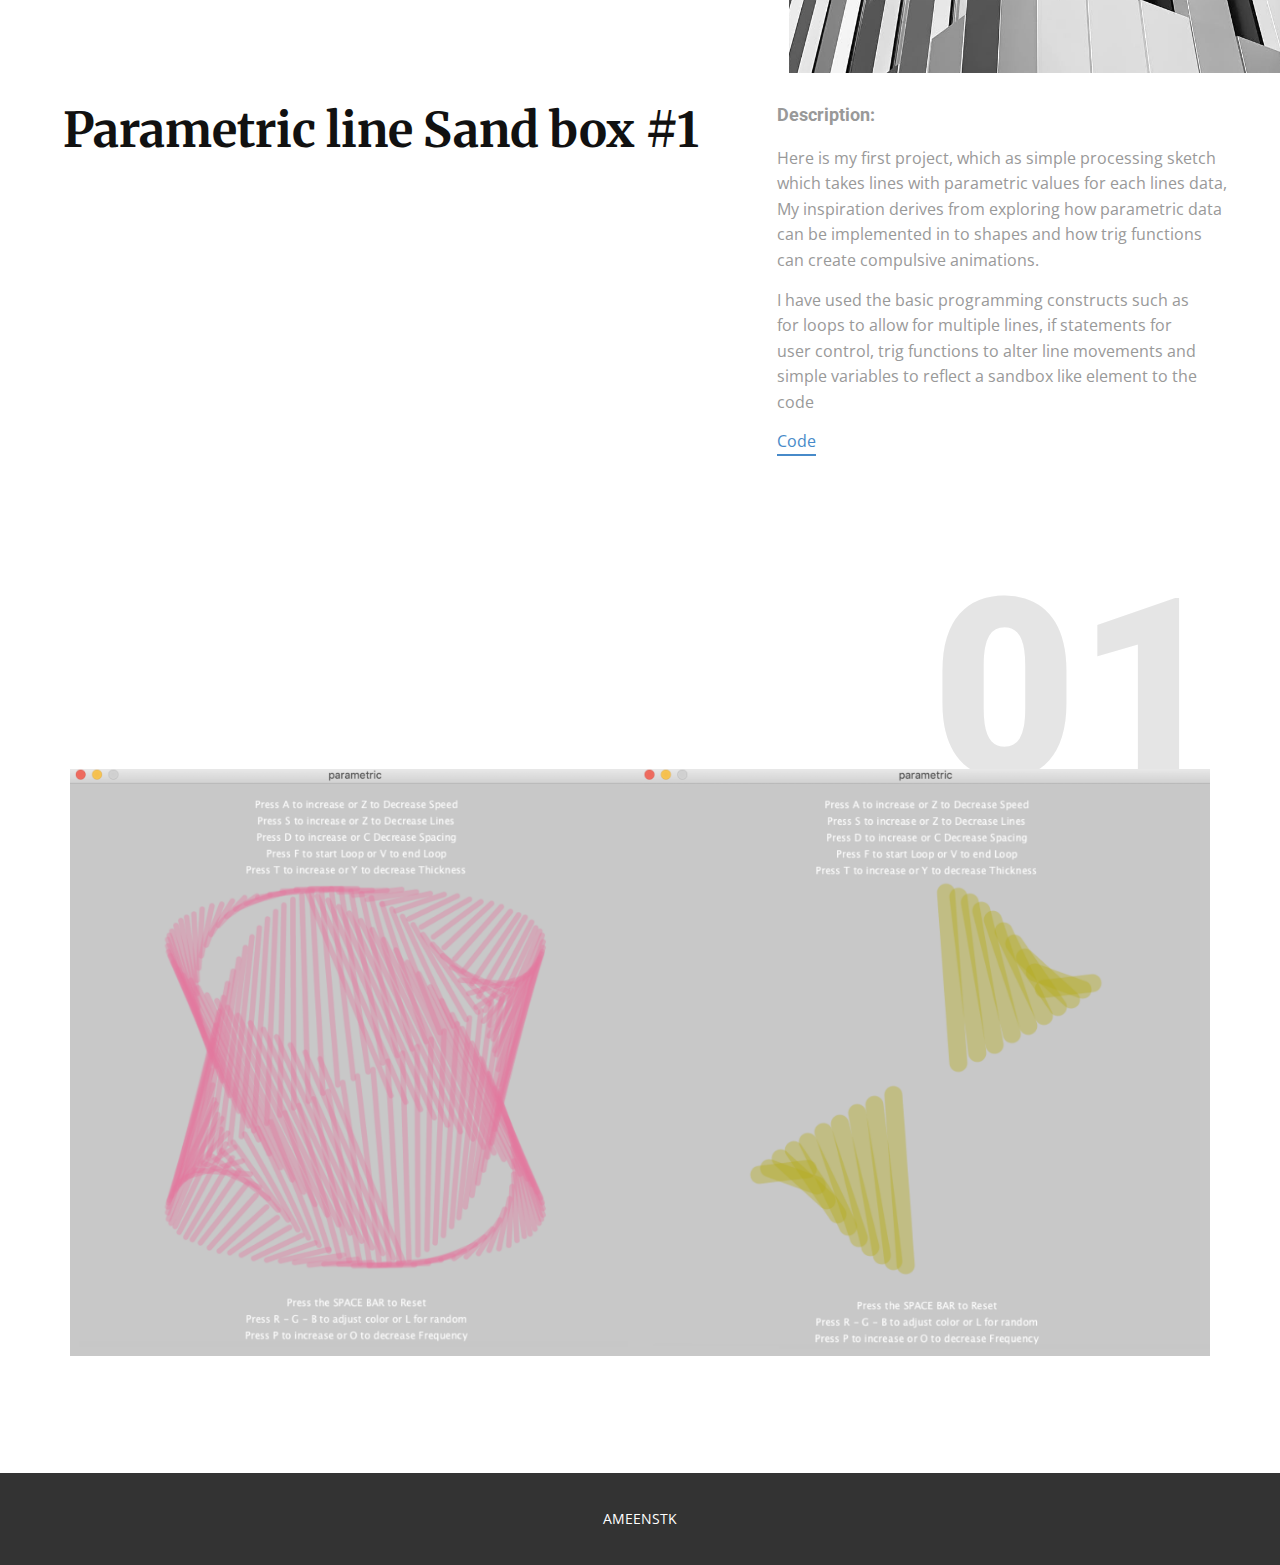
==== commit ca53733a: "fnished" ====
--- a/index.html
+++ b/index.html
@@ -76,10 +76,10 @@
         <div class="u-layout">
           <div class="u-layout-row">
             <div class="u-container-style u-layout-cell u-left-cell u-size-35 u-layout-cell-1">
-              <div class="u-container-layout u-container-layout-1">
+              <div class="u-container-layout u-valign-top-lg u-valign-top-xl u-container-layout-1">
                 <h2 class="u-custom-font u-font-merriweather u-text u-text-1">Parametric line Sand box #1</h2>
-                <div class="u-expand-resize u-shading u-video u-video-1">
-                  <div style=" position: absolute;width:178%;left:-39%;height:178%;top:-39%" class="embed-responsive">
+                <div class="u-expand-resize u-shading u-video u-video-contain u-video-1">
+                  <div style="position: absolute;" class="embed-responsive">
                     <iframe style="position: absolute;top: 0;left: 0;width: 100%;height: 100%;" class="embed-responsive-item" src="https://player.vimeo.com/video/466357451?loop=0&amp;muted=0&amp;title=0&amp;autoplay=1" frameborder="0" allowfullscreen=""></iframe>
                   </div>
                 </div>
@@ -91,6 +91,7 @@
                 <p class="u-align-justify-md u-align-justify-sm u-align-justify-xs u-text u-text-grey-40 u-text-3">Here is my first project, which as simple processing sketch which takes lines with parametric values for each lines data, My inspiration derives from exploring how parametric data can be implemented in to shapes and how trig functions can create compulsive animations.</p>
                 <p class="u-align-justify-md u-align-justify-sm u-align-justify-xs u-text u-text-grey-40 u-text-4">I have used the basic programming constructs such as for loops to allow for multiple lines, if statements for user control, trig functions to alter line movements and simple variables to reflect a sandbox like element to the code<br>
                 </p>
+                <a href="https://github.com/AmeenSTK/adbx716/tree/master/parametric" class="u-active-none u-border-2 u-border-palette-1-base u-btn u-btn-rectangle u-button-style u-hover-none u-none u-btn-1">Code</a>
                 <h1 class="u-custom-font u-font-roboto u-text u-text-grey-10 u-text-5">01</h1>
               </div>
             </div>
--- a/AmeenSTKs-Portfolio.css
+++ b/AmeenSTKs-Portfolio.css
@@ -75,63 +75,69 @@
 .u-section-2 .u-text-1 {font-size: 1.875rem}
 .u-section-2 .u-image-1 {margin-top: -81px}
 .u-section-2 .u-text-3 {font-size: 3rem; margin-top: 156px; margin-left: 31px; margin-right: 31px}
-.u-section-2 .u-image-2 {min-height: 553px} }.u-section-3 {min-height: 1174px}
+.u-section-2 .u-image-2 {min-height: 553px} }.u-section-3 {min-height: 1400px}
 .u-section-3 .u-layout-wrap-1 {margin: 1px auto 0 0}
 .u-section-3 .u-layout-cell-1 {min-height: 776px}
 .u-section-3 .u-container-layout-1 {padding: 30px 30px 27px}
-.u-section-3 .u-text-1 {font-size: 3rem; font-weight: 700; margin: 18px 0 0 3px}
-.u-section-3 .u-video-1 {width: 609px; height: 471px; filter: brightness(0.45); animation-duration: 1000ms; margin: 39px 32px 0 auto}
-.u-section-3 .u-layout-cell-2 {min-height: 667px}
+.u-section-3 .u-text-1 {font-size: 3rem; font-weight: 700; margin: 0 -30px 0 33px}
+.u-section-3 .u-video-1 {width: 755px; height: 582px; filter: brightness(0.45); animation-duration: 1000ms; margin: 21px -30px 0 auto}
+.u-section-3 .u-layout-cell-2 {min-height: 776px}
 .u-section-3 .u-container-layout-2 {padding: 30px}
-.u-section-3 .u-text-2 {font-weight: 700; margin: 0 360px 0 0}
+.u-section-3 .u-text-2 {font-weight: 700; margin: 0 -155px 0 0}
 .u-section-3 .u-text-3 {margin: 20px 18px 0 0}
 .u-section-3 .u-text-4 {font-size: 1rem; margin: 14px 46px 0 0}
-.u-section-3 .u-text-5 {font-size: 15.625rem; line-height: 0.8; font-weight: 900; margin: 22px -56px 0 56px}
-.u-section-3 .u-image-1 {width: 1140px; height: 587px; margin: -81px auto 0} 
+.u-section-3 .u-btn-1 {background-image: none; border-style: none none solid; margin: 13px auto 0 0; padding: 0}
+.u-section-3 .u-text-5 {font-size: 15.625rem; line-height: 0.8; font-weight: 900; margin: 135px -155px 0 155px}
+.u-section-3 .u-image-1 {width: 1140px; height: 587px; margin: -81px auto 60px} 
 
 @media (max-width: 1199px){ .u-section-3 {min-height: 1102px}
 .u-section-3 .u-layout-wrap-1 {margin-top: 2px; margin-right: initial; margin-left: initial}
 .u-section-3 .u-layout-cell-1 {min-height: 693px}
 .u-section-3 .u-container-layout-1 {padding-bottom: 0}
-.u-section-3 .u-text-1 {width: auto; margin-top: -51px; margin-right: -30px; margin-left: 30px}
+.u-section-3 .u-text-1 {width: auto; margin-top: -51px; margin-left: 30px}
 .u-section-3 .u-video-1 {width: 488px; margin-top: -1px; margin-right: 17px}
 .u-section-3 .u-layout-cell-2 {min-height: 693px}
 .u-section-3 .u-container-layout-2 {padding-top: 3px}
 .u-section-3 .u-text-2 {width: auto; margin-top: 52px; margin-right: 115px}
 .u-section-3 .u-text-3 {width: auto; margin-top: 8px; margin-right: 42px}
 .u-section-3 .u-text-4 {width: auto; margin-top: 12px; margin-right: 20px}
-.u-section-3 .u-text-5 {width: auto; margin-top: 8px; margin-right: 0; margin-left: 31px}
+.u-section-3 .u-btn-1 {margin-top: 8px}
+.u-section-3 .u-text-5 {margin-top: -27px; margin-left: 16px; margin-right: 16px}
 .u-section-3 .u-image-1 {width: 940px; height: 487px; margin-bottom: 2px} }
 
 @media (max-width: 991px){ .u-section-3 {min-height: 1060px}
-.u-section-3 .u-layout-cell-1 {min-height: 654px}
+.u-section-3 .u-layout-cell-1 {min-height: 691px}
 .u-section-3 .u-text-1 {margin-top: 5px; margin-right: -17px; margin-left: 17px}
-.u-section-3 .u-video-1 {width: 360px; height: 460px; margin-top: -80px}
-.u-section-3 .u-layout-cell-2 {min-height: 654px}
+.u-section-3 .u-video-1 {width: 360px; height: 460px; margin-top: -16px; margin-right: auto; margin-left: 17px}
+.u-section-3 .u-layout-cell-2 {min-height: 691px}
 .u-section-3 .u-text-2 {margin-top: 22px; margin-right: 94px; margin-left: -26px}
 .u-section-3 .u-text-3 {margin-top: 17px; margin-right: 26px; margin-left: -26px}
 .u-section-3 .u-text-4 {margin-top: 10px; margin-right: 26px; margin-left: -26px}
-.u-section-3 .u-text-5 {margin: 22px 22px -46px -30px}
-.u-section-3 .u-image-1 {width: 720px; height: 373px} }
+.u-section-3 .u-btn-1 {margin-top: -10px; margin-right: 41px; margin-left: auto}
+.u-section-3 .u-text-5 {width: auto; margin: 5px 0 -9px -8px}
+.u-section-3 .u-image-1 {width: 720px; height: 373px; margin-top: -6px; margin-bottom: 0} }
 
 @media (max-width: 767px){ .u-section-3 {min-height: 1374px}
-.u-section-3 .u-layout-cell-1 {min-height: 519px}
+.u-section-3 .u-layout-cell-1 {min-height: 583px}
 .u-section-3 .u-container-layout-1 {padding-left: 10px; padding-right: 10px}
+.u-section-3 .u-video-1 {margin-top: -33px; margin-left: auto}
 .u-section-3 .u-layout-cell-2 {min-height: 368px}
 .u-section-3 .u-container-layout-2 {padding-left: 10px; padding-right: 10px}
 .u-section-3 .u-text-2 {margin-top: -38px; margin-right: 160px; margin-left: 43px}
 .u-section-3 .u-text-3 {margin-top: 29px; margin-right: 40px; margin-left: 43px}
 .u-section-3 .u-text-4 {margin-top: 31px; margin-left: 43px; margin-right: 43px}
-.u-section-3 .u-text-5 {margin: 29px -95px -112px 171px}
-.u-section-3 .u-image-1 {width: 540px; height: 280px} }
+.u-section-3 .u-btn-1 {margin-top: 0; margin-right: auto; margin-left: 43px}
+.u-section-3 .u-text-5 {margin: -21px -94px -114px 170px}
+.u-section-3 .u-image-1 {width: 540px; height: 280px; margin-top: 110px; margin-bottom: 31px} }
 
 @media (max-width: 575px){ .u-section-3 {min-height: 1045px}
 .u-section-3 .u-layout-cell-1 {min-height: 552px}
 .u-section-3 .u-text-1 {font-size: 1.875rem; margin-top: -68px; margin-left: 0; margin-right: 0}
-.u-section-3 .u-video-1 {width: 320px; height: 407px; margin-top: 44px; margin-right: 0; margin-left: 40px}
-.u-section-3 .u-layout-cell-2 {min-height: 229px}
+.u-section-3 .u-video-1 {width: 320px; height: 407px; margin-top: 44px; margin-left: 40px}
+.u-section-3 .u-layout-cell-2 {min-height: 269px}
 .u-section-3 .u-text-2 {margin-top: -54px; margin-right: 12px; margin-left: 156px}
 .u-section-3 .u-text-3 {margin-top: 147px; margin-right: 0; margin-left: 10px}
 .u-section-3 .u-text-4 {margin-top: -287px; margin-right: 0; margin-left: 10px}
-.u-section-3 .u-text-5 {font-size: 6rem; margin: 172px -116px -154px 163px}
+.u-section-3 .u-btn-1 {margin-top: 221px; margin-right: 107px; margin-left: auto}
+.u-section-3 .u-text-5 {font-size: 6rem; margin-top: -76px; margin-right: -116px; margin-left: 163px}
 .u-section-3 .u-image-1 {width: 340px; height: 176px} }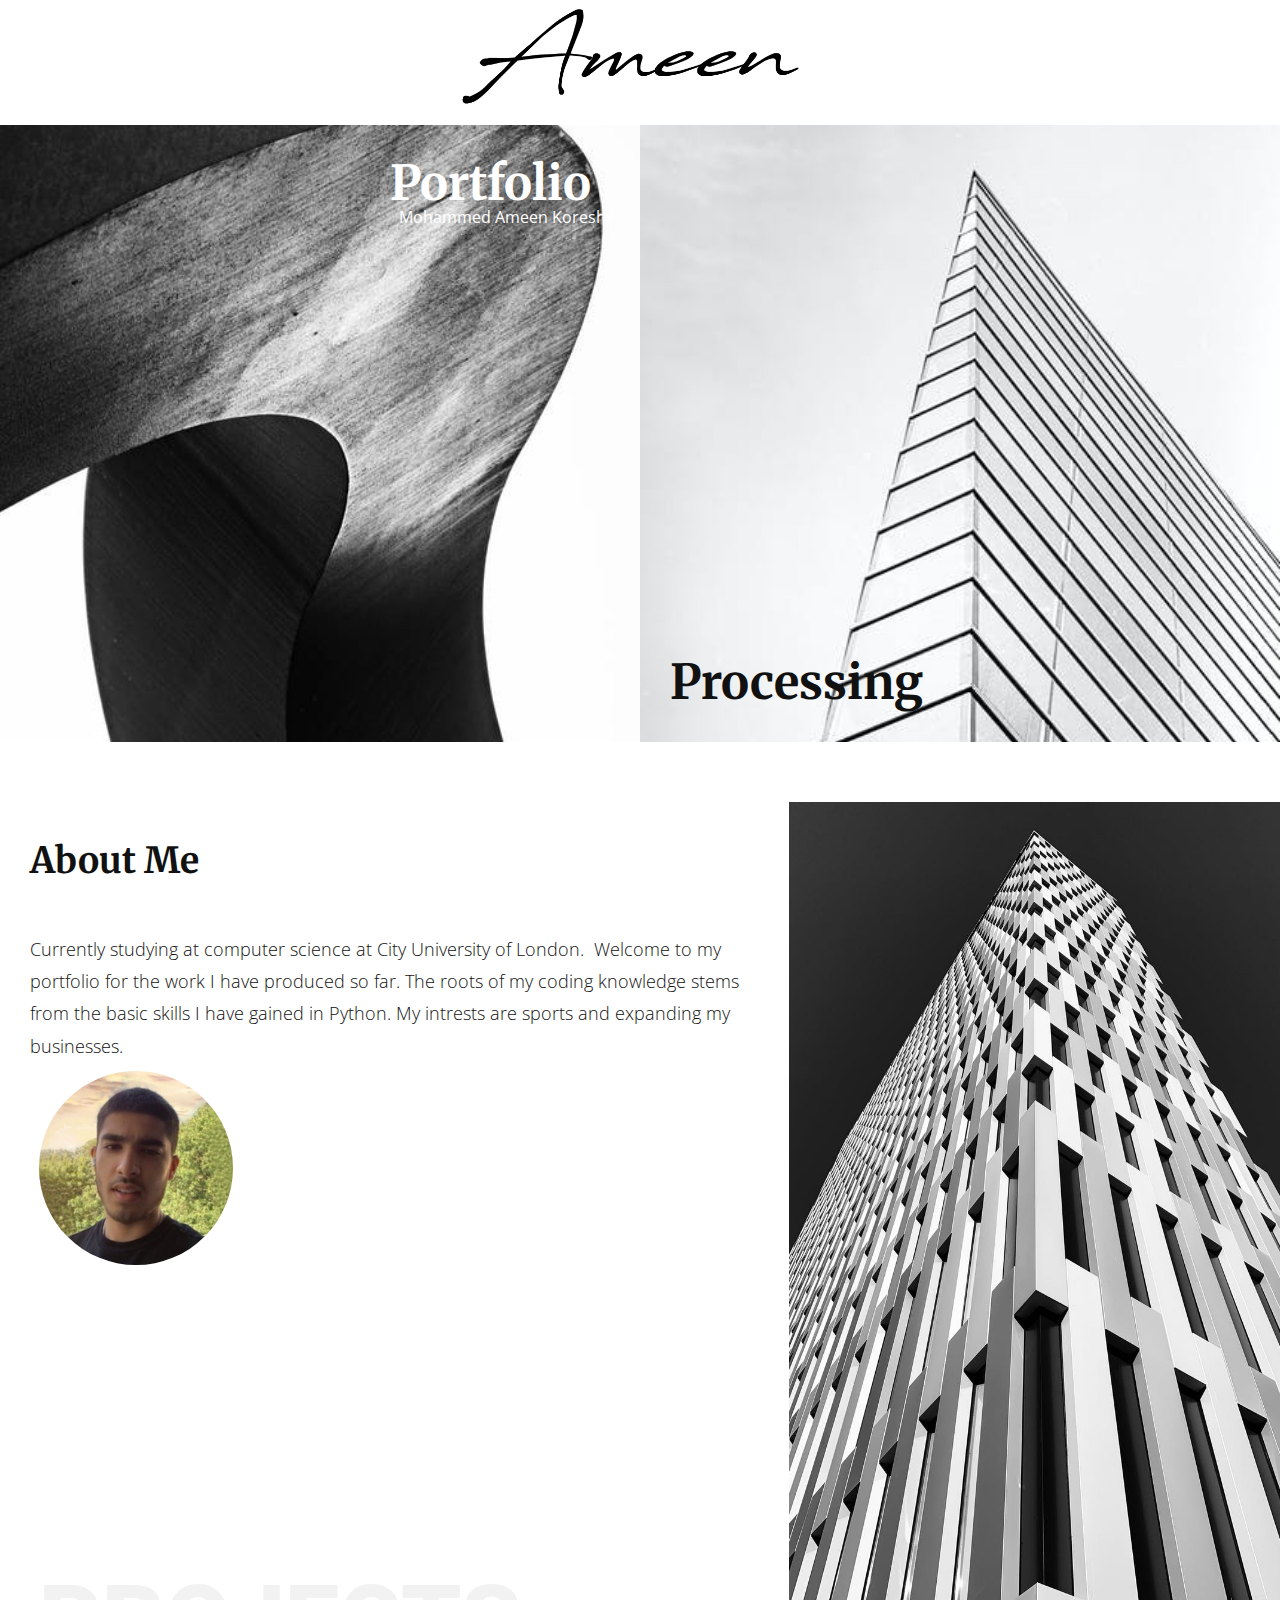
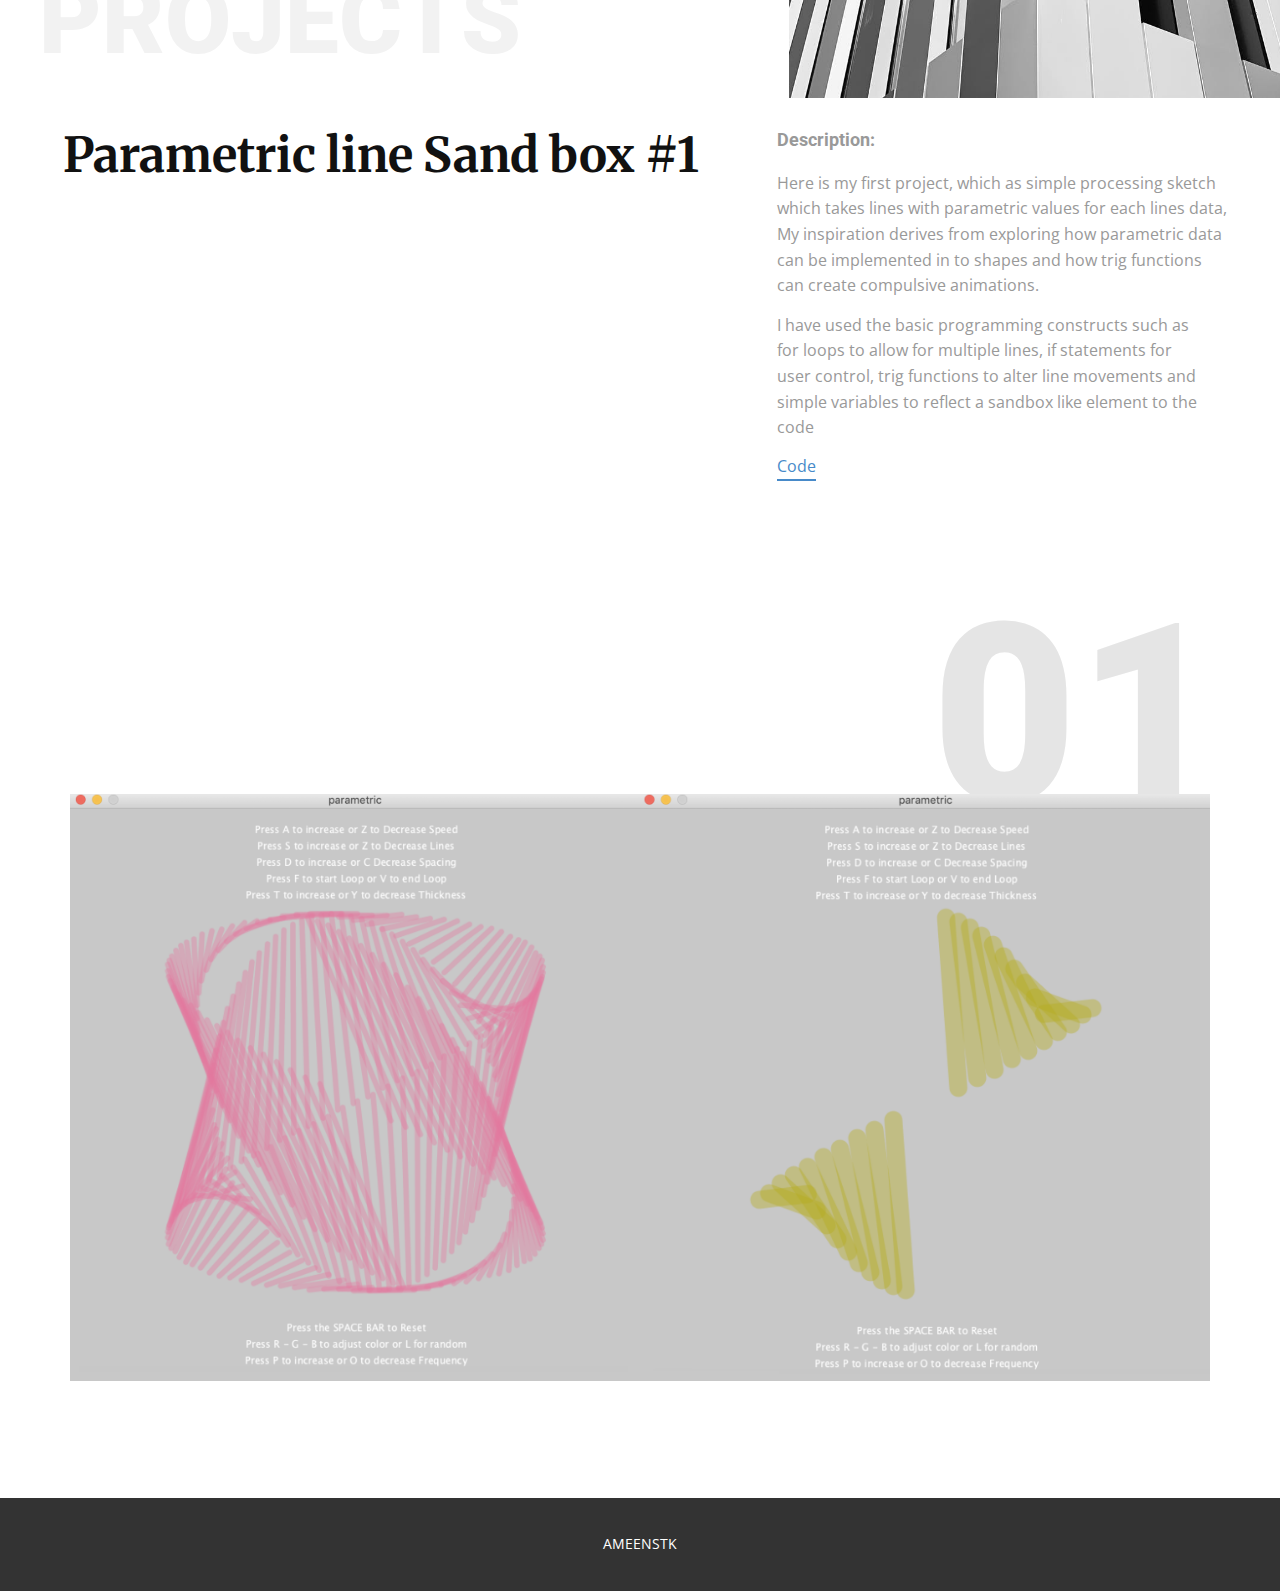
==== commit 302ce5bf: "d" ====
--- a/index.html
+++ b/index.html
@@ -57,7 +57,7 @@
         <div class="u-layout">
           <div class="u-layout-row">
             <div class="u-align-left u-container-style u-layout-cell u-left-cell u-size-37 u-layout-cell-1">
-              <div class="u-container-layout u-valign-top-lg u-valign-top-md u-valign-top-sm u-valign-top-xs u-container-layout-1">
+              <div class="u-container-layout u-valign-bottom u-container-layout-1">
                 <h2 class="u-custom-font u-font-merriweather u-text u-text-1">About Me</h2>
                 <p class="u-text u-text-2">Currently studying at computer science at City University of London.&nbsp; Welcome to my portfolio for the work I have produced so far. The roots of my coding knowledge stems from the basic skills I have gained in Python. My intrests are sports and expanding my businesses.</p>
                 <div alt="" class="u-image u-image-circle u-image-1" data-image-width="580" data-image-height="586"></div>
@@ -76,7 +76,7 @@
         <div class="u-layout">
           <div class="u-layout-row">
             <div class="u-container-style u-layout-cell u-left-cell u-size-35 u-layout-cell-1">
-              <div class="u-container-layout u-valign-top-lg u-valign-top-xl u-container-layout-1">
+              <div class="u-container-layout u-valign-top-xl u-container-layout-1">
                 <h2 class="u-custom-font u-font-merriweather u-text u-text-1">Parametric line Sand box #1</h2>
                 <div class="u-expand-resize u-shading u-video u-video-contain u-video-1">
                   <div style="position: absolute;" class="embed-responsive">
--- a/AmeenSTKs-Portfolio.css
+++ b/AmeenSTKs-Portfolio.css
@@ -39,10 +39,10 @@
 .u-section-2 .u-layout-wrap-1 {margin: 0 0 0 auto}
 .u-section-2 .u-layout-cell-1 {min-height: 871px}
 .u-section-2 .u-container-layout-1 {padding: 30px}
-.u-section-2 .u-text-1 {line-height: 1.6; font-weight: 700; background-image: none; font-size: 2.25rem; margin: 9px 0 0}
+.u-section-2 .u-text-1 {line-height: 1.6; font-weight: 700; background-image: none; font-size: 2.25rem; margin: 0}
 .u-section-2 .u-text-2 {font-size: 1.125rem; line-height: 1.8; font-weight: 300; margin: 43px 0 0}
-.u-section-2 .u-image-1 {width: 194px; height: 194px; background-image: url("images/Screenshot2020-10-08at20.44.09.png"); background-position: 50% 50%; margin: 9px auto 0 0}
-.u-section-2 .u-text-3 {font-weight: 900; font-size: 6rem; line-height: 1; margin: 227px auto 0 9px}
+.u-section-2 .u-image-1 {width: 194px; height: 194px; background-image: url("images/Screenshot2020-10-08at20.44.09.png"); background-position: 50% 50%; margin: 9px auto 0 9px}
+.u-section-2 .u-text-3 {font-weight: 900; font-size: 6rem; line-height: 1; margin: 307px auto 0 9px}
 .u-section-2 .u-image-2 {min-height: 617px; background-image: url("images/pexels-photo-4214764.jpeg"); background-position: 50% 0%}
 .u-section-2 .u-container-layout-2 {padding: 30px} 
 
@@ -50,21 +50,22 @@
 .u-section-2 .u-layout-wrap-1 {margin-right: initial; margin-left: initial}
 .u-section-2 .u-layout-cell-1 {min-height: 967px}
 .u-section-2 .u-container-layout-1 {padding-top: 25px}
-.u-section-2 .u-text-1 {width: auto; margin-top: 0; margin-right: -9px; margin-left: 9px}
+.u-section-2 .u-text-1 {width: auto; margin-right: -9px; margin-left: 9px}
 .u-section-2 .u-text-2 {width: auto; margin-top: 0; margin-right: -9px; margin-left: 9px}
-.u-section-2 .u-image-1 {margin-top: 16px; margin-left: 9px}
+.u-section-2 .u-image-1 {margin-top: 16px}
 .u-section-2 .u-text-3 {margin-top: 421px; margin-left: 50px; margin-right: 50px}
 .u-section-2 .u-image-2 {min-height: 509px} }
 
 @media (max-width: 991px){ .u-section-2 {min-height: 388px}
-.u-section-2 .u-layout-cell-1 {min-height: 100px}
+.u-section-2 .u-layout-cell-1 {min-height: 621px}
 .u-section-2 .u-text-1 {margin-left: 0; margin-right: 0}
 .u-section-2 .u-text-2 {margin-left: 0; margin-right: 0}
-.u-section-2 .u-image-1 {margin-top: -81px; margin-left: 0}
-.u-section-2 .u-text-3 {font-size: 3rem; width: auto; margin-top: 156px; margin-left: 37px; margin-right: 37px}
+.u-section-2 .u-image-1 {margin-top: 18px}
+.u-section-2 .u-text-3 {font-size: 3rem; width: auto; margin-top: 57px; margin-left: 37px; margin-right: 37px}
 .u-section-2 .u-image-2 {min-height: 390px} }
 
 @media (max-width: 767px){ .u-section-2 {min-height: 973px}
+.u-section-2 .u-layout-cell-1 {min-height: 100px}
 .u-section-2 .u-container-layout-1 {padding-left: 10px; padding-right: 10px}
 .u-section-2 .u-image-1 {margin-top: -57px}
 .u-section-2 .u-text-3 {font-size: 4.5rem; margin-top: 132px; margin-left: 50px; margin-right: 50px}
@@ -73,8 +74,8 @@
 
 @media (max-width: 575px){ .u-section-2 {min-height: 650px}
 .u-section-2 .u-text-1 {font-size: 1.875rem}
-.u-section-2 .u-image-1 {margin-top: -81px}
-.u-section-2 .u-text-3 {font-size: 3rem; margin-top: 156px; margin-left: 31px; margin-right: 31px}
+.u-section-2 .u-image-1 {margin-top: 18px}
+.u-section-2 .u-text-3 {font-size: 3rem; margin-top: 57px; margin-left: 31px; margin-right: 31px}
 .u-section-2 .u-image-2 {min-height: 553px} }.u-section-3 {min-height: 1400px}
 .u-section-3 .u-layout-wrap-1 {margin: 1px auto 0 0}
 .u-section-3 .u-layout-cell-1 {min-height: 776px}
@@ -95,26 +96,26 @@
 .u-section-3 .u-layout-cell-1 {min-height: 693px}
 .u-section-3 .u-container-layout-1 {padding-bottom: 0}
 .u-section-3 .u-text-1 {width: auto; margin-top: -51px; margin-left: 30px}
-.u-section-3 .u-video-1 {width: 488px; margin-top: -1px; margin-right: 17px}
+.u-section-3 .u-video-1 {width: 488px; margin-top: -27px; margin-right: 17px}
 .u-section-3 .u-layout-cell-2 {min-height: 693px}
 .u-section-3 .u-container-layout-2 {padding-top: 3px}
 .u-section-3 .u-text-2 {width: auto; margin-top: 52px; margin-right: 115px}
 .u-section-3 .u-text-3 {width: auto; margin-top: 8px; margin-right: 42px}
 .u-section-3 .u-text-4 {width: auto; margin-top: 12px; margin-right: 20px}
 .u-section-3 .u-btn-1 {margin-top: 8px}
-.u-section-3 .u-text-5 {margin-top: -27px; margin-left: 16px; margin-right: 16px}
+.u-section-3 .u-text-5 {width: auto; margin-top: -27px; margin-right: -49px; margin-left: 81px}
 .u-section-3 .u-image-1 {width: 940px; height: 487px; margin-bottom: 2px} }
 
 @media (max-width: 991px){ .u-section-3 {min-height: 1060px}
 .u-section-3 .u-layout-cell-1 {min-height: 691px}
 .u-section-3 .u-text-1 {margin-top: 5px; margin-right: -17px; margin-left: 17px}
-.u-section-3 .u-video-1 {width: 360px; height: 460px; margin-top: -16px; margin-right: auto; margin-left: 17px}
+.u-section-3 .u-video-1 {width: 360px; height: 460px; margin-top: -24px; margin-right: auto; margin-left: 0}
 .u-section-3 .u-layout-cell-2 {min-height: 691px}
 .u-section-3 .u-text-2 {margin-top: 22px; margin-right: 94px; margin-left: -26px}
 .u-section-3 .u-text-3 {margin-top: 17px; margin-right: 26px; margin-left: -26px}
 .u-section-3 .u-text-4 {margin-top: 10px; margin-right: 26px; margin-left: -26px}
 .u-section-3 .u-btn-1 {margin-top: -10px; margin-right: 41px; margin-left: auto}
-.u-section-3 .u-text-5 {width: auto; margin: 5px 0 -9px -8px}
+.u-section-3 .u-text-5 {margin: 5px 0 -9px -8px}
 .u-section-3 .u-image-1 {width: 720px; height: 373px; margin-top: -6px; margin-bottom: 0} }
 
 @media (max-width: 767px){ .u-section-3 {min-height: 1374px}
@@ -132,11 +133,11 @@
 
 @media (max-width: 575px){ .u-section-3 {min-height: 1045px}
 .u-section-3 .u-layout-cell-1 {min-height: 552px}
-.u-section-3 .u-text-1 {font-size: 1.875rem; margin-top: -68px; margin-left: 0; margin-right: 0}
-.u-section-3 .u-video-1 {width: 320px; height: 407px; margin-top: 44px; margin-left: 40px}
+.u-section-3 .u-text-1 {font-size: 1.875rem; margin-top: -19px; margin-left: 0; margin-right: 0}
+.u-section-3 .u-video-1 {width: 370px; height: 431px; margin-top: 0}
 .u-section-3 .u-layout-cell-2 {min-height: 269px}
 .u-section-3 .u-text-2 {margin-top: -54px; margin-right: 12px; margin-left: 156px}
-.u-section-3 .u-text-3 {margin-top: 147px; margin-right: 0; margin-left: 10px}
+.u-section-3 .u-text-3 {margin-top: 147px; margin-right: 10px; margin-left: 0}
 .u-section-3 .u-text-4 {margin-top: -287px; margin-right: 0; margin-left: 10px}
 .u-section-3 .u-btn-1 {margin-top: 221px; margin-right: 107px; margin-left: auto}
 .u-section-3 .u-text-5 {font-size: 6rem; margin-top: -76px; margin-right: -116px; margin-left: 163px}
